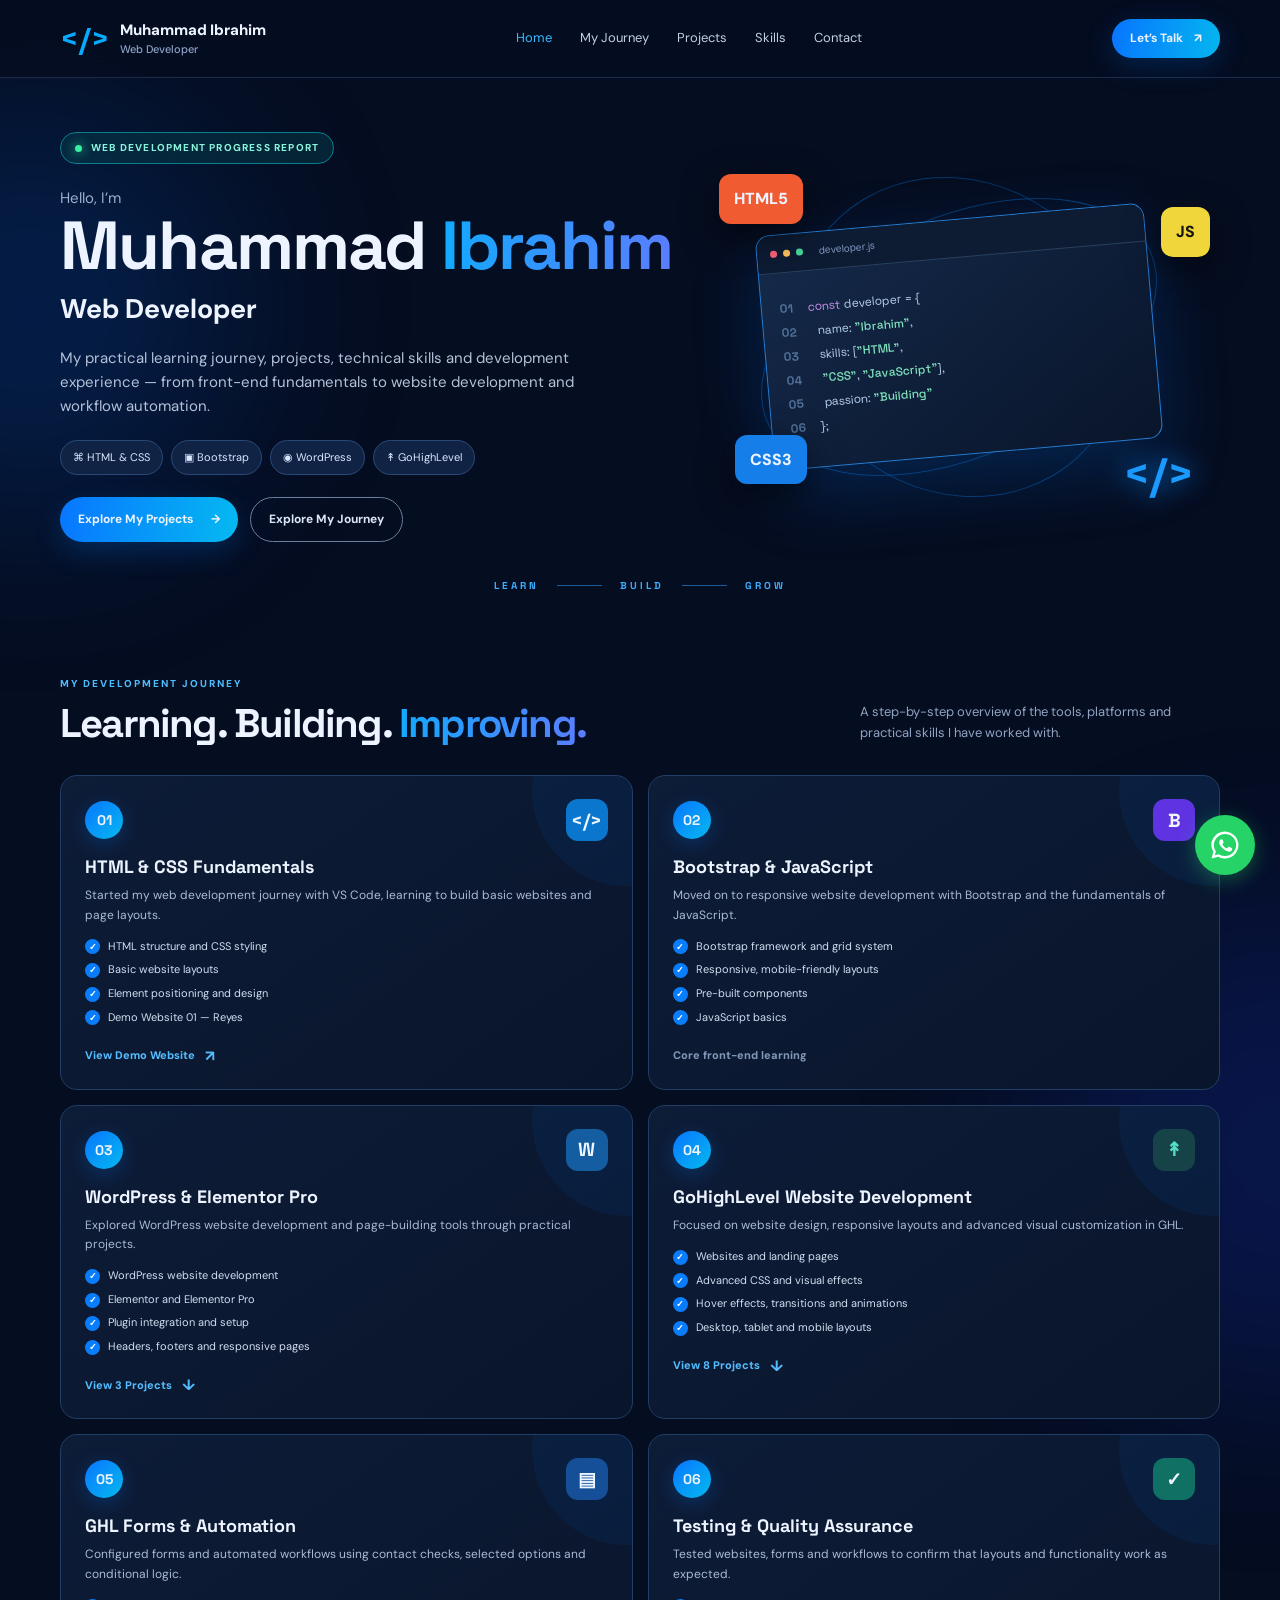
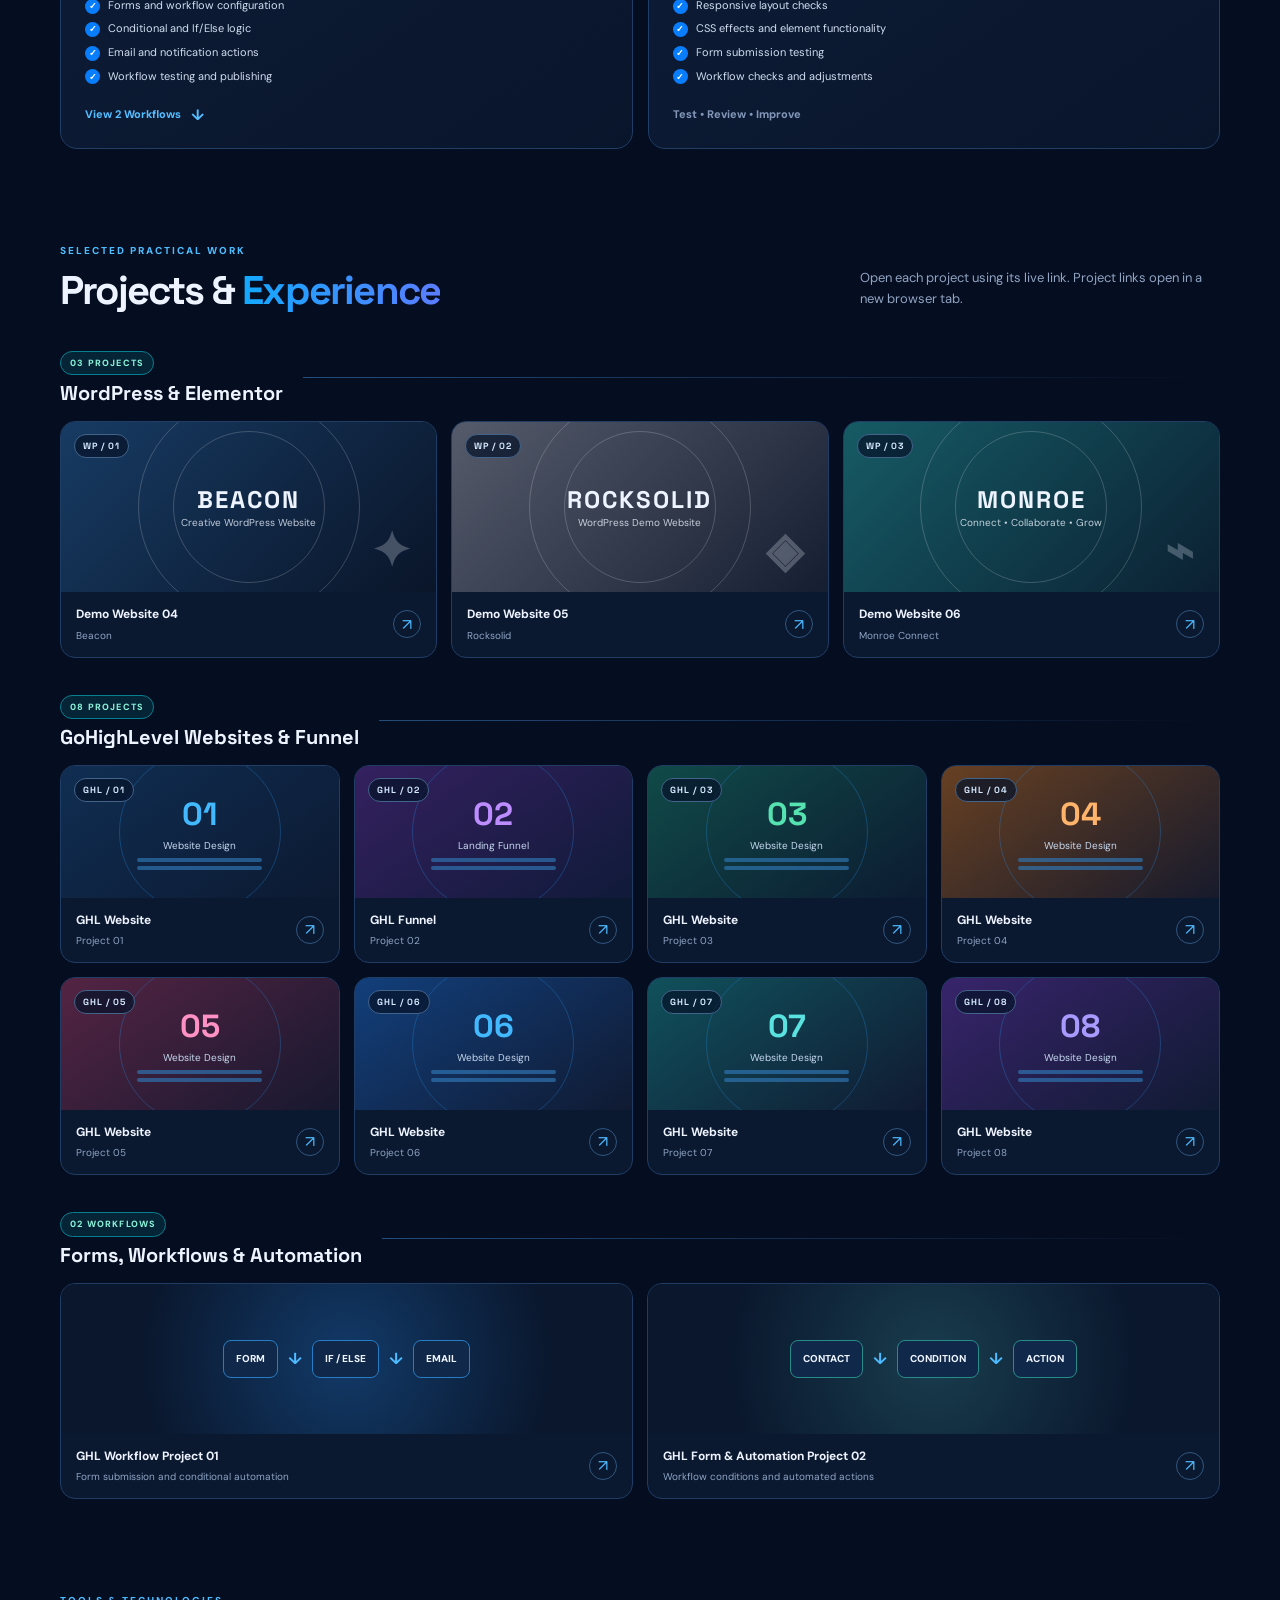
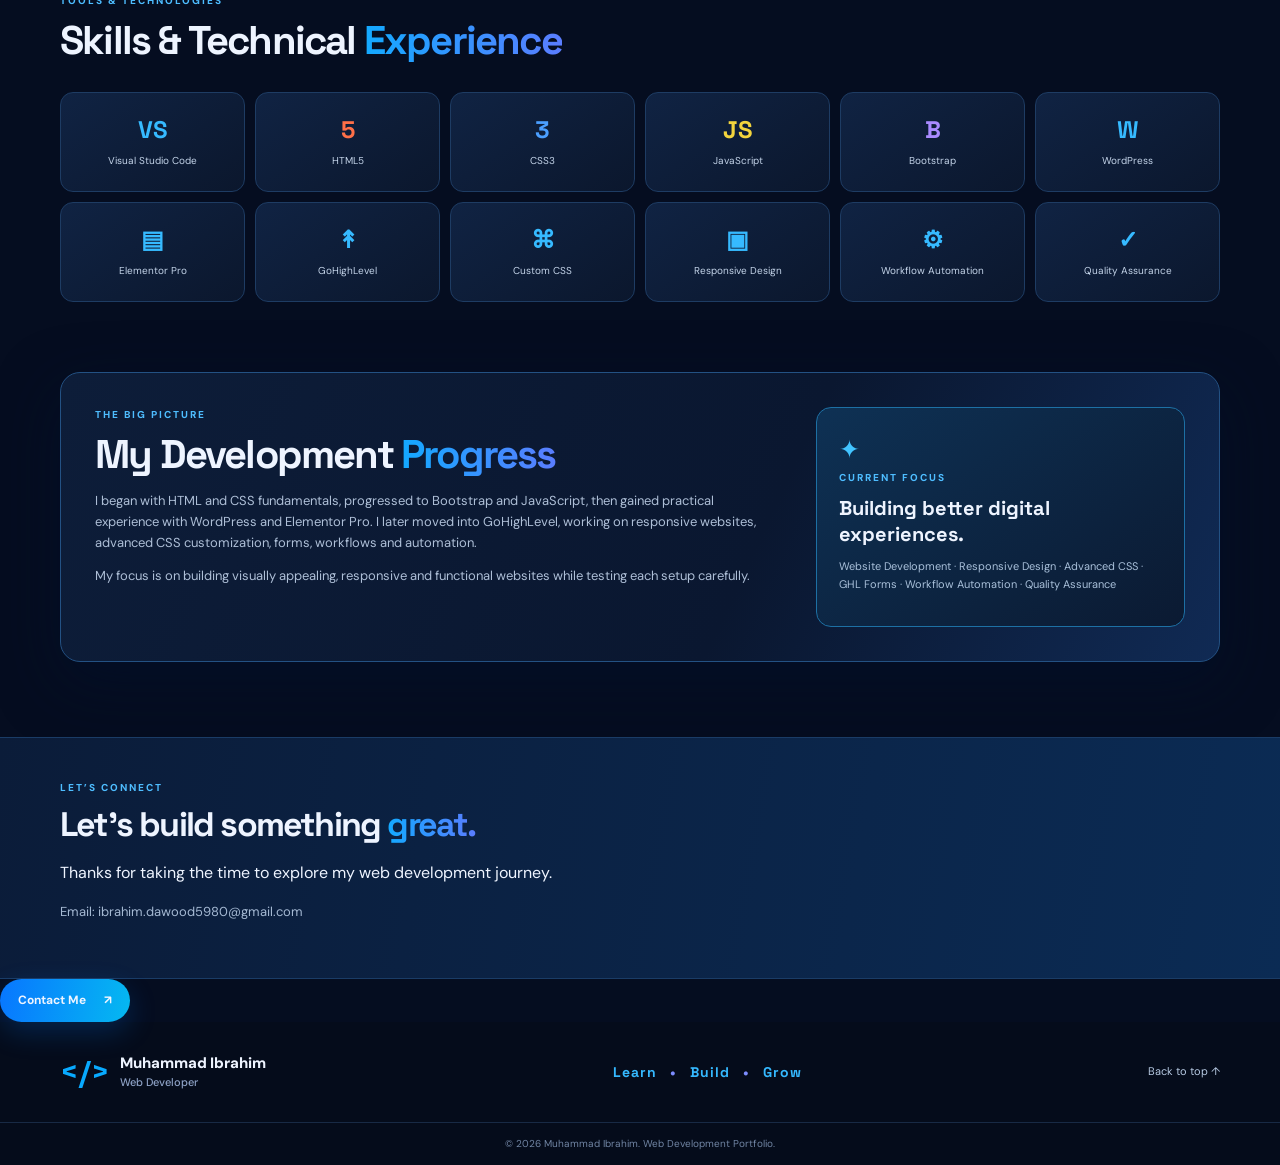
==== index.html @ 6907f784 "Add contact section to index.html Added contact section with email information." ====
<!DOCTYPE html>
<html lang="en">
<head>
  <meta charset="UTF-8">
  <meta name="viewport" content="width=device-width, initial-scale=1.0">
  <meta name="description" content="Muhammad Ibrahim — Web Development Portfolio and Progress Report">
  <title>Muhammad Ibrahim | Web Developer Portfolio</title>
  <link rel="preconnect" href="https://fonts.googleapis.com">
  <link rel="preconnect" href="https://fonts.gstatic.com" crossorigin>
  <link href="https://fonts.googleapis.com/css2?family=DM+Sans:wght@400;500;600;700;800&family=Space+Grotesk:wght@500;600;700&display=swap" rel="stylesheet">
  <link rel="stylesheet" href="style.css">
</head>
<body>
  <div class="page-glow glow-one"></div><div class="page-glow glow-two"></div>
  <header class="site-header">
    <a class="brand" href="#home" aria-label="Ibrahim home"><span class="brand-mark">&lt;/&gt;</span><span>Muhammad Ibrahim<small>Web Developer</small></span></a>
    <button class="menu-toggle" aria-label="Open navigation" aria-expanded="false">☰</button>
    <nav class="nav-links">
      <a class="active" href="#home">Home</a><a href="#journey">My Journey</a><a href="#projects">Projects</a><a href="#skills">Skills</a><a href="#contact">Contact</a>
    </nav>
    <a class="header-cta" href="#contact">Let’s Talk <span>↗</span></a>
  </header>

  <main>
    <section class="hero section-wrap" id="home">
      <div class="hero-copy">
        <div class="eyebrow"><span class="pulse"></span> WEB DEVELOPMENT PROGRESS REPORT</div>
        <p class="hero-kicker">Hello, I’m</p>
        <h1>Muhammad <span>Ibrahim</span></h1>
        <h2>Web Developer</h2>
        <p class="hero-description">My practical learning journey, projects, technical skills and development experience — from front-end fundamentals to website development and workflow automation.</p>
        <div class="tech-pills"><span>⌘ HTML &amp; CSS</span><span>▣ Bootstrap</span><span>◉ WordPress</span><span>↟ GoHighLevel</span></div>
        <div class="hero-actions"><a class="btn btn-primary" href="#projects">Explore My Projects <b>→</b></a><a class="btn btn-outline" href="#journey">Explore My Journey</a></div>
      </div>
      <div class="hero-art" aria-label="Decorative web development illustration">
        <div class="orbit orbit-a"></div><div class="orbit orbit-b"></div>
        <div class="code-window"><div class="window-top"><i></i><i></i><i></i><span>developer.js</span></div><div class="code-lines"><b>01</b> <em>const</em> developer = {<br><b>02</b> &nbsp; name: <strong>"Ibrahim"</strong>,<br><b>03</b> &nbsp; skills: [<strong>"HTML"</strong>,<br><b>04</b> &nbsp; <strong>"CSS"</strong>, <strong>"JavaScript"</strong>],<br><b>05</b> &nbsp; passion: <strong>"Building"</strong><br><b>06</b> };</div></div>
        <div class="floating-tag tag-html">HTML5</div><div class="floating-tag tag-css">CSS3</div><div class="floating-tag tag-js">JS</div><div class="hero-symbol">&lt;/&gt;</div>
      </div>
      <div class="hero-bottom"><span>LEARN</span><i></i><span>BUILD</span><i></i><span>GROW</span></div>
    </section>

    <section class="section-wrap journey-section" id="journey">
      <div class="section-heading"><div><p class="section-label">MY DEVELOPMENT JOURNEY</p><h2>Learning. Building. <span>Improving.</span></h2></div><p class="section-intro">A step-by-step overview of the tools, platforms and practical skills I have worked with.</p></div>
      <div class="journey-grid">
        <article class="journey-card"><div class="card-top"><span class="number">01</span><span class="card-icon">&lt;/&gt;</span></div><h3>HTML &amp; CSS Fundamentals</h3><p>Started my web development journey with VS Code, learning to build basic websites and page layouts.</p><ul><li>HTML structure and CSS styling</li><li>Basic website layouts</li><li>Element positioning and design</li><li>Demo Website 01 — Reyes</li></ul><a class="text-link" href="https://template.hasthemes.com/reyes/reyes/index-agency.html" target="_blank" rel="noopener">View Demo Website <span>↗</span></a></article>
        <article class="journey-card"><div class="card-top"><span class="number">02</span><span class="card-icon purple">B</span></div><h3>Bootstrap &amp; JavaScript</h3><p>Moved on to responsive website development with Bootstrap and the fundamentals of JavaScript.</p><ul><li>Bootstrap framework and grid system</li><li>Responsive, mobile-friendly layouts</li><li>Pre-built components</li><li>JavaScript basics</li></ul><span class="text-link muted-link">Core front-end learning</span></article>
        <article class="journey-card"><div class="card-top"><span class="number">03</span><span class="card-icon wordpress">W</span></div><h3>WordPress &amp; Elementor Pro</h3><p>Explored WordPress website development and page-building tools through practical projects.</p><ul><li>WordPress website development</li><li>Elementor and Elementor Pro</li><li>Plugin integration and setup</li><li>Headers, footers and responsive pages</li></ul><a class="text-link" href="#wordpress-projects">View 3 Projects <span>↓</span></a></article>
        <article class="journey-card"><div class="card-top"><span class="number">04</span><span class="card-icon ghl">↟</span></div><h3>GoHighLevel Website Development</h3><p>Focused on website design, responsive layouts and advanced visual customization in GHL.</p><ul><li>Websites and landing pages</li><li>Advanced CSS and visual effects</li><li>Hover effects, transitions and animations</li><li>Desktop, tablet and mobile layouts</li></ul><a class="text-link" href="#ghl-projects">View 8 Projects <span>↓</span></a></article>
        <article class="journey-card"><div class="card-top"><span class="number">05</span><span class="card-icon form-icon">▤</span></div><h3>GHL Forms &amp; Automation</h3><p>Configured forms and automated workflows using contact checks, selected options and conditional logic.</p><ul><li>Forms and workflow configuration</li><li>Conditional and If/Else logic</li><li>Email and notification actions</li><li>Workflow testing and publishing</li></ul><a class="text-link" href="#workflow-projects">View 2 Workflows <span>↓</span></a></article>
        <article class="journey-card"><div class="card-top"><span class="number">06</span><span class="card-icon qa">✓</span></div><h3>Testing &amp; Quality Assurance</h3><p>Tested websites, forms and workflows to confirm that layouts and functionality work as expected.</p><ul><li>Responsive layout checks</li><li>CSS effects and element functionality</li><li>Form submission testing</li><li>Workflow checks and adjustments</li></ul><span class="text-link muted-link">Test • Review • Improve</span></article>
      </div>
    </section>

    <section class="section-wrap projects-section" id="projects">
      <div class="section-heading"><div><p class="section-label">SELECTED PRACTICAL WORK</p><h2>Projects &amp; <span>Experience</span></h2></div><p class="section-intro">Open each project using its live link. Project links open in a new browser tab.</p></div>
      <div class="project-group" id="wordpress-projects"><div class="group-heading"><div><span class="group-tag">03 PROJECTS</span><h3>WordPress &amp; Elementor</h3></div><span class="group-line"></span></div><div class="project-grid three">
        <a class="project-card" href="https://beacon.themerex.net/?storefront=envato-elements#" target="_blank" rel="noopener"><span class="project-index">WP / 01</span><div class="project-visual visual-beacon"><span>BEACON</span><small>Creative WordPress Website</small><b>✦</b></div><div class="project-meta"><span><strong>Demo Website 04</strong><small>Beacon</small></span><span class="open-icon">↗</span></div></a>
        <a class="project-card" href="https://rocksolid.oceanwp.org/" target="_blank" rel="noopener"><span class="project-index">WP / 02</span><div class="project-visual visual-rock"><span>ROCKSOLID</span><small>WordPress Demo Website</small><b>◈</b></div><div class="project-meta"><span><strong>Demo Website 05</strong><small>Rocksolid</small></span><span class="open-icon">↗</span></div></a>
        <a class="project-card" href="https://monroeconnect.com/" target="_blank" rel="noopener"><span class="project-index">WP / 03</span><div class="project-visual visual-monroe"><span>MONROE</span><small>Connect • Collaborate • Grow</small><b>⌁</b></div><div class="project-meta"><span><strong>Demo Website 06</strong><small>Monroe Connect</small></span><span class="open-icon">↗</span></div></a>
      </div></div>
      <div class="project-group" id="ghl-projects"><div class="group-heading"><div><span class="group-tag">08 PROJECTS</span><h3>GoHighLevel Websites &amp; Funnel</h3></div><span class="group-line"></span></div><div class="project-grid four">
        <a class="project-card compact" href="https://go.tis.link/preview/IOsC1UiClyD26H9IV0Mu" target="_blank" rel="noopener"><span class="project-index">GHL / 01</span><div class="mini-preview"><b>01</b><span>Website Design</span><i></i><i></i></div><div class="project-meta"><span><strong>GHL Website</strong><small>Project 01</small></span><span class="open-icon">↗</span></div></a>
        <a class="project-card compact" href="https://go.tis.link/preview/dqqTU55KYhQP9cSbCDjj" target="_blank" rel="noopener"><span class="project-index">GHL / 02</span><div class="mini-preview purple-preview"><b>02</b><span>Landing Funnel</span><i></i><i></i></div><div class="project-meta"><span><strong>GHL Funnel</strong><small>Project 02</small></span><span class="open-icon">↗</span></div></a>
        <a class="project-card compact" href="https://go.tis.link/preview/iKhYcuN13wwF3IZ0QnXr" target="_blank" rel="noopener"><span class="project-index">GHL / 03</span><div class="mini-preview green-preview"><b>03</b><span>Website Design</span><i></i><i></i></div><div class="project-meta"><span><strong>GHL Website</strong><small>Project 03</small></span><span class="open-icon">↗</span></div></a>
        <a class="project-card compact" href="https://go.tis.link/preview/HoY5Xqotxv7LNEApjGl7" target="_blank" rel="noopener"><span class="project-index">GHL / 04</span><div class="mini-preview orange-preview"><b>04</b><span>Website Design</span><i></i><i></i></div><div class="project-meta"><span><strong>GHL Website</strong><small>Project 04</small></span><span class="open-icon">↗</span></div></a>
        <a class="project-card compact" href="https://go.tis.link/preview/TaDoktyuvWUWbYgGxCXu" target="_blank" rel="noopener"><span class="project-index">GHL / 05</span><div class="mini-preview pink-preview"><b>05</b><span>Website Design</span><i></i><i></i></div><div class="project-meta"><span><strong>GHL Website</strong><small>Project 05</small></span><span class="open-icon">↗</span></div></a>
        <a class="project-card compact" href="https://go.tis.link/preview/7yjDwOdchhX3oHAGkbNc" target="_blank" rel="noopener"><span class="project-index">GHL / 06</span><div class="mini-preview blue-preview"><b>06</b><span>Website Design</span><i></i><i></i></div><div class="project-meta"><span><strong>GHL Website</strong><small>Project 06</small></span><span class="open-icon">↗</span></div></a>
        <a class="project-card compact" href="https://go.tis.link/preview/z0t35wyZMeCic28pxt7k" target="_blank" rel="noopener"><span class="project-index">GHL / 07</span><div class="mini-preview teal-preview"><b>07</b><span>Website Design</span><i></i><i></i></div><div class="project-meta"><span><strong>GHL Website</strong><small>Project 07</small></span><span class="open-icon">↗</span></div></a>
        <a class="project-card compact" href="https://go.tis.link/preview/BDSdkJFs1vSdC7Z53iIG" target="_blank" rel="noopener"><span class="project-index">GHL / 08</span><div class="mini-preview violet-preview"><b>08</b><span>Website Design</span><i></i><i></i></div><div class="project-meta"><span><strong>GHL Website</strong><small>Project 08</small></span><span class="open-icon">↗</span></div></a>
      </div></div>
      <div class="project-group" id="workflow-projects"><div class="group-heading"><div><span class="group-tag">02 WORKFLOWS</span><h3>Forms, Workflows &amp; Automation</h3></div><span class="group-line"></span></div><div class="project-grid two">
        <a class="project-card workflow-card" href="https://app.convertdot.com/v2/location/rIHhzJuw6ZzM0JvHrXBa/automation/workflow/ac80736c-7e94-4765-86a6-65cfad5ec555" target="_blank" rel="noopener"><div class="workflow-graphic"><span>FORM</span><b>↓</b><span>IF / ELSE</span><b>↓</b><span>EMAIL</span></div><div class="project-meta"><span><strong>GHL Workflow Project 01</strong><small>Form submission and conditional automation</small></span><span class="open-icon">↗</span></div></a>
        <a class="project-card workflow-card" href="https://app.convertdot.com/v2/location/rIHhzJuw6ZzM0JvHrXBa/automation/workflow/a234041a-7e7b-4c97-9660-9311ca1e38fb" target="_blank" rel="noopener"><div class="workflow-graphic alt"><span>CONTACT</span><b>↓</b><span>CONDITION</span><b>↓</b><span>ACTION</span></div><div class="project-meta"><span><strong>GHL Form &amp; Automation Project 02</strong><small>Workflow conditions and automated actions</small></span><span class="open-icon">↗</span></div></a>
      </div></div>
    </section>

    <section class="section-wrap skills-section" id="skills">
      <div class="section-heading"><div><p class="section-label">TOOLS &amp; TECHNOLOGIES</p><h2>Skills &amp; Technical <span>Experience</span></h2></div></div>
      <div class="skills-grid">
        <div class="skill"><b>VS</b><span>Visual Studio Code</span></div><div class="skill"><b>5</b><span>HTML5</span></div><div class="skill"><b>3</b><span>CSS3</span></div><div class="skill"><b>JS</b><span>JavaScript</span></div><div class="skill"><b>B</b><span>Bootstrap</span></div><div class="skill"><b>W</b><span>WordPress</span></div><div class="skill"><b>▤</b><span>Elementor Pro</span></div><div class="skill"><b>↟</b><span>GoHighLevel</span></div><div class="skill"><b>⌘</b><span>Custom CSS</span></div><div class="skill"><b>▣</b><span>Responsive Design</span></div><div class="skill"><b>⚙</b><span>Workflow Automation</span></div><div class="skill"><b>✓</b><span>Quality Assurance</span></div>
      </div>
    </section>

    <section class="section-wrap summary-section" id="experience">
      <div class="summary-card"><div><p class="section-label">THE BIG PICTURE</p><h2>My Development <span>Progress</span></h2><p>I began with HTML and CSS fundamentals, progressed to Bootstrap and JavaScript, then gained practical experience with WordPress and Elementor Pro. I later moved into GoHighLevel, working on responsive websites, advanced CSS customization, forms, workflows and automation.</p><p>My focus is on building visually appealing, responsive and functional websites while testing each setup carefully.</p></div><div class="focus-panel"><span class="focus-icon">✦</span><p class="section-label">CURRENT FOCUS</p><h3>Building better digital experiences.</h3><p>Website Development · Responsive Design · Advanced CSS · GHL Forms · Workflow Automation · Quality Assurance</p></div></div>
    </section>

    
<section class="contact-section" id="contact">
  <div class="section-wrap contact-inner">

    <div>
      <p class="section-label">LET’S CONNECT</p>

      <h2>Let’s build something <span>great.</span></h2>

      <p>
        Thanks for taking the time to explore my web development journey.
      </p>

      <p class="contact-email">
        Email:
        <a href="mailto:ibrahim.dawood5980@gmail.com">
          ibrahim.dawood5980@gmail.com
        </a>
      </p>

    </div>

  </div>
</section>

<!-- WhatsApp Floating Button -->
<a
  href="https://wa.me/923110238828"
  class="whatsapp-float"
  target="_blank"
  rel="noopener noreferrer"
  aria-label="Chat with me on WhatsApp"
>
  <svg viewBox="0 0 32 32" width="28" height="28" fill="white">
    <path d="M16 .5A15.5 15.5 0 0 0 2.7 24L.5 31.5l7.7-2A15.5 15.5 0 1 0 16 .5zm0 28.2a12.7 12.7 0 0 1-6.5-1.8l-.5-.3-4.6 1.2 1.2-4.5-.3-.5A12.7 12.7 0 1 1 16 28.7zm7-9.5c-.4-.2-2.1-1-2.5-1.1-.3-.1-.6-.2-.8.2-.3.4-.9 1.1-1.1 1.3-.2.3-.4.3-.8.1-.4-.2-1.5-.6-2.8-1.8-1-.9-1.7-2-1.9-2.4-.2-.4 0-.6.2-.8l.6-.7c.2-.2.3-.4.4-.6.1-.3 0-.5 0-.7l-1.1-2.6c-.3-.7-.6-.6-.8-.6h-.7c-.3 0-.7.1-1 .5-.4.4-1.3 1.3-1.3 3.1s1.3 3.5 1.5 3.8c.2.2 2.6 4 6.3 5.6 3.7 1.5 3.7 1 4.4 1 .7-.1 2.1-.9 2.4-1.8.3-.9.3-1.6.2-1.8-.1-.1-.3-.2-.7-.4z"/>
  </svg>
</a>
 </div><a class="btn btn-primary" href="mailto:">Contact Me <b>↗</b></a></div></section>
  </main>
  <footer class="site-footer"><div class="section-wrap footer-inner"><a class="brand" href="#home"><span class="brand-mark">&lt;/&gt;</span><span>Muhammad Ibrahim<small>Web Developer</small></span></a><p>Learn <b>•</b> Build <b>•</b> Grow</p><a href="#home" class="back-top">Back to top ↑</a></div><div class="copyright">© 2026 Muhammad Ibrahim. Web Development Portfolio.</div></footer>
  <script src="script.js"></script>
</body>
</html>
---- style.css ----
*{box-sizing:border-box}html{scroll-behavior:smooth;scroll-padding-top:90px}body{margin:0;background:#050d20;color:#eef4ff;font-family:"DM Sans",sans-serif;line-height:1.6;overflow-x:hidden}a{color:inherit;text-decoration:none}.page-glow{position:fixed;z-index:-1;filter:blur(100px);opacity:.18;pointer-events:none;border-radius:50%}.glow-one{width:420px;height:420px;background:#006dff;top:100px;left:-180px}.glow-two{width:500px;height:500px;background:#183eff;right:-250px;top:900px}.section-wrap{width:min(1160px,calc(100% - 48px));margin-inline:auto}.site-header{height:78px;padding:0 max(24px,calc((100% - 1160px)/2));display:flex;align-items:center;justify-content:space-between;border-bottom:1px solid #1b2b49;background:rgba(5,13,32,.88);backdrop-filter:blur(16px);position:sticky;top:0;z-index:20}.brand{display:flex;align-items:center;gap:10px;font-weight:800;font-size:15px;line-height:1.2}.brand small{display:block;color:#8ea2c6;font-size:11px;font-weight:500;margin-top:4px}.brand-mark{font-family:"Space Grotesk";font-size:30px;color:#08aaff;font-weight:700}.nav-links{display:flex;gap:28px;color:#c4d0e5;font-size:13px}.nav-links a:hover,.nav-links a.active{color:#38baff}.header-cta{background:linear-gradient(100deg,#0875ff,#04b6ef);padding:10px 18px;border-radius:30px;font-size:12px;font-weight:700;box-shadow:0 8px 28px #007bff35}.header-cta span{margin-left:8px}.menu-toggle{display:none;background:none;color:white;border:0;font-size:24px}.hero{min-height:510px;position:relative;display:grid;grid-template-columns:1.1fr .9fr;align-items:center;padding-top:54px;padding-bottom:64px}.hero-copy{position:relative;z-index:2}.eyebrow,.group-tag{display:inline-flex;align-items:center;gap:9px;border:1px solid #087f91;background:#073d4a80;color:#8af4dc;border-radius:30px;padding:7px 14px;font-size:10px;letter-spacing:1.2px;font-weight:800}.pulse{width:7px;height:7px;border-radius:50%;background:#37f0a4;box-shadow:0 0 12px #37f0a4}.hero-kicker{margin:22px 0 0;color:#9aafd0;font-size:15px}.hero h1,.section-heading h2,.summary-card h2,.contact-inner h2{font-family:"Space Grotesk",sans-serif;letter-spacing:-1.8px}.hero h1{font-size:clamp(42px,6vw,68px);line-height:1.05;margin:0;font-weight:700}.hero h1 span,.section-heading h2 span,.summary-card h2 span,.contact-inner h2 span{background:linear-gradient(90deg,#13a9ff,#5a7dff);-webkit-background-clip:text;background-clip:text;color:transparent}.hero h2{font-size:27px;margin:6px 0 12px}.hero-description{max-width:520px;color:#b4c2d9;font-size:15px}.tech-pills{display:flex;gap:8px;flex-wrap:wrap;margin:22px 0}.tech-pills span{font-size:11px;border:1px solid #294a77;background:#102344;border-radius:25px;padding:8px 12px;color:#d8e8ff}.hero-actions{display:flex;gap:12px;flex-wrap:wrap}.btn{display:inline-flex;align-items:center;gap:18px;padding:12px 18px;border-radius:30px;font-size:12px;font-weight:700;transition:.25s}.btn:hover{transform:translateY(-3px)}.btn-primary{background:linear-gradient(100deg,#0876ff,#05b9f1);box-shadow:0 10px 28px #007bff38}.btn-outline{border:1px solid #6b7e9c;color:#dce7f8}.hero-art{height:370px;position:relative;display:grid;place-items:center}.orbit{position:absolute;border:1px solid #0b8dff55;border-radius:50%;transform:rotate(-24deg)}.orbit-a{width:420px;height:240px}.orbit-b{width:340px;height:310px;transform:rotate(35deg)}.code-window{width:min(390px,100%);background:linear-gradient(145deg,#152a4b,#09152a);border:1px solid #267ed4;border-radius:14px;box-shadow:0 25px 70px #007bff35;transform:rotate(-5deg);overflow:hidden;z-index:1}.window-top{height:38px;background:#0d1b33;border-bottom:1px solid #28415f;display:flex;align-items:center;padding:0 13px;gap:6px}.window-top i{width:7px;height:7px;border-radius:50%;background:#ff647c}.window-top i:nth-child(2){background:#ffc45e}.window-top i:nth-child(3){background:#45d99b}.window-top span{margin-left:10px;font-size:10px;color:#7f9abf}.code-lines{padding:24px 18px 28px;font:12px/2 "Space Grotesk",monospace;color:#b8d0ef}.code-lines b{color:#527198;margin-right:12px}.code-lines em{color:#c792ea;font-style:normal}.code-lines strong{color:#80e3bd;font-weight:500}.floating-tag{position:absolute;z-index:2;border-radius:12px;padding:12px 15px;font-weight:800;box-shadow:0 12px 35px #0008}.tag-html{background:#f05b31;top:22px;left:4%}.tag-css{background:#167ee8;bottom:38px;left:7%}.tag-js{background:#f1d63b;color:#151515;right:2%;top:55px}.hero-symbol{position:absolute;right:5%;bottom:20px;font:700 44px "Space Grotesk";color:#1c9bff;text-shadow:0 0 28px #008cff}.hero-bottom{position:absolute;bottom:14px;left:0;right:0;display:flex;align-items:center;justify-content:center;gap:18px;color:#3baeff;font:700 10px "Space Grotesk";letter-spacing:3px}.hero-bottom i{height:1px;width:45px;background:#1a5b9c}.journey-section,.projects-section,.skills-section{padding-top:70px;padding-bottom:24px}.section-heading{display:flex;justify-content:space-between;align-items:end;gap:30px;margin-bottom:28px}.section-label{font-size:10px;letter-spacing:2px;font-weight:800;color:#4ebdff;margin:0 0 9px}.section-heading h2,.summary-card h2,.contact-inner h2{font-size:clamp(28px,4vw,40px);line-height:1.15;margin:0}.section-intro{max-width:360px;color:#91a4c2;font-size:13px;margin:0 0 4px}.journey-grid{display:grid;grid-template-columns:repeat(2,1fr);gap:15px}.journey-card{position:relative;padding:23px 24px 21px;background:linear-gradient(145deg,#0d1c37,#09152b);border:1px solid #203e66;border-radius:17px;min-height:290px;transition:.25s;overflow:hidden}.journey-card:after{content:"";position:absolute;width:190px;height:190px;border-radius:50%;background:#087cff12;right:-90px;top:-80px;pointer-events:none}.journey-card:hover,.project-card:hover{border-color:#168dff;transform:translateY(-4px);box-shadow:0 16px 40px #006cff18}.card-top{display:flex;align-items:center;justify-content:space-between}.number{display:grid;place-items:center;width:38px;height:38px;border-radius:50%;background:linear-gradient(135deg,#0876ff,#05b9ef);font:700 14px "Space Grotesk";box-shadow:0 5px 20px #007bff40}.card-icon{width:42px;height:42px;border-radius:12px;display:grid;place-items:center;background:#0c75c9;color:#fff;font:800 19px "Space Grotesk"}.card-icon.purple{background:#672de0}.card-icon.wordpress{background:#165a9a}.card-icon.ghl{background:#173e39;color:#5ce5bd}.card-icon.form-icon{background:#174b90}.card-icon.qa{background:#116f58}.journey-card h3{font:700 18px "Space Grotesk";margin:14px 0 8px}.journey-card p{font-size:12px;color:#aabbd4;margin:0 0 13px;max-width:510px}.journey-card ul{list-style:none;padding:0;margin:0 0 15px;display:grid;gap:6px}.journey-card li{font-size:11px;color:#d2def0}.journey-card li:before{content:"✓";display:inline-grid;place-items:center;width:15px;height:15px;margin-right:8px;border-radius:50%;background:#087eff;color:#fff;font-size:9px;font-weight:800}.text-link{display:inline-flex;align-items:center;gap:10px;color:#54bdff;font-size:11px;font-weight:800}.text-link span{font-size:15px}.muted-link{color:#8297b8}.project-group{margin-top:34px}.group-heading{display:flex;align-items:center;gap:20px;margin-bottom:15px}.group-heading h3{font:700 20px "Space Grotesk";margin:5px 0 0}.group-tag{font-size:9px;padding:4px 9px}.group-line{height:1px;flex:1;background:linear-gradient(90deg,#244d7d,transparent)}.project-grid{display:grid;gap:14px}.project-grid.three{grid-template-columns:repeat(3,1fr)}.project-grid.four{grid-template-columns:repeat(4,1fr)}.project-grid.two{grid-template-columns:repeat(2,1fr)}.project-card{display:block;position:relative;overflow:hidden;border:1px solid #203d65;border-radius:15px;background:#0b1930;transition:.25s}.project-index{position:absolute;top:12px;left:13px;z-index:2;font:700 9px "Space Grotesk";letter-spacing:1px;color:#d5e9ff;background:#061329b8;border:1px solid #42638a;padding:5px 8px;border-radius:20px}.project-visual{height:170px;display:flex;flex-direction:column;align-items:center;justify-content:center;position:relative;overflow:hidden}.project-visual:before,.project-visual:after{content:"";position:absolute;border:1px solid #ffffff30;border-radius:50%;width:220px;height:220px}.project-visual:after{width:150px;height:150px}.project-visual span{font:700 24px "Space Grotesk";letter-spacing:2px;z-index:1}.project-visual small{font-size:10px;z-index:1;opacity:.8}.project-visual b{font-size:48px;position:absolute;right:25px;bottom:3px;opacity:.25}.visual-beacon{background:linear-gradient(135deg,#173b63,#0a1529)}.visual-rock{background:linear-gradient(135deg,#555b6b,#151e31)}.visual-monroe{background:linear-gradient(135deg,#165b65,#0b2032)}.project-meta{display:flex;align-items:center;justify-content:space-between;padding:13px 15px}.project-meta strong,.project-meta small{display:block}.project-meta strong{font-size:12px}.project-meta small{font-size:10px;color:#8ea4c4;margin-top:3px}.open-icon{display:grid;place-items:center;width:28px;height:28px;border:1px solid #31567e;border-radius:50%;color:#4cbaff}.compact .mini-preview{height:132px;display:flex;flex-direction:column;align-items:center;justify-content:center;gap:4px;background:linear-gradient(145deg,#102e52,#0c1931);position:relative;overflow:hidden}.mini-preview:before{content:"";position:absolute;width:160px;height:160px;border:1px solid #2686d955;border-radius:50%}.mini-preview b{font:700 32px "Space Grotesk";color:#42b9ff}.mini-preview span{font-size:10px;color:#c6d8ef}.mini-preview i{height:4px;width:45%;border-radius:5px;background:#3178b7;opacity:.65}.purple-preview{background:linear-gradient(145deg,#34205f,#101a39)!important}.purple-preview b{color:#bd8cff}.green-preview{background:linear-gradient(145deg,#104a48,#0c1b31)!important}.green-preview b{color:#55e2b0}.orange-preview{background:linear-gradient(145deg,#674022,#171a2c)!important}.orange-preview b{color:#ffb36b}.pink-preview{background:linear-gradient(145deg,#542443,#17182f)!important}.pink-preview b{color:#ff91c4}.blue-preview{background:linear-gradient(145deg,#123f7b,#101a32)!important}.teal-preview{background:linear-gradient(145deg,#10515c,#101a32)!important}.teal-preview b{color:#59e2df}.violet-preview{background:linear-gradient(145deg,#38246b,#101a32)!important}.violet-preview b{color:#a99aff}.workflow-graphic{height:150px;display:flex;align-items:center;justify-content:center;gap:10px;background:radial-gradient(circle,#123a68,#0a172d 70%)}.workflow-graphic span{font-size:10px;font-weight:800;padding:10px 12px;border:1px solid #277cc3;border-radius:8px;background:#10294a}.workflow-graphic b{color:#4ebaff}.workflow-graphic.alt{background:radial-gradient(circle,#193d4e,#0a172d 70%)}.workflow-graphic.alt span{border-color:#278b88}.skills-section{padding-bottom:70px}.skills-grid{display:grid;grid-template-columns:repeat(6,1fr);gap:10px}.skill{min-height:100px;border:1px solid #1e3c63;border-radius:13px;background:linear-gradient(145deg,#102343,#0b172d);display:flex;flex-direction:column;align-items:center;justify-content:center;gap:8px;text-align:center;padding:10px}.skill b{font:800 24px "Space Grotesk";color:#36baff}.skill:nth-child(2) b{color:#ff7048}.skill:nth-child(3) b{color:#4b9fff}.skill:nth-child(4) b{color:#f3d43d}.skill:nth-child(5) b{color:#a98aff}.skill span{font-size:10px;color:#c4d4e9}.summary-section{padding-bottom:75px}.summary-card{display:grid;grid-template-columns:1.3fr .7fr;gap:35px;padding:34px;border-radius:20px;border:1px solid #235183;background:linear-gradient(115deg,#0d1d39,#0a1730 60%,#102a54);box-shadow:0 20px 60px #00102b80}.summary-card>div:first-child>p:not(.section-label){font-size:13px;color:#aebfd7;max-width:700px}.focus-panel{align-self:stretch;border:1px solid #1d70a4;border-radius:15px;padding:22px;background:linear-gradient(145deg,#0e3154,#0b1a32)}.focus-icon{font-size:25px;color:#42c4ff}.focus-panel h3{font:700 20px "Space Grotesk";margin:6px 0}.focus-panel p:last-child{font-size:11px;color:#a9c0da}.contact-section{border-top:1px solid #1a3c66;border-bottom:1px solid #1a3c66;background:linear-gradient(100deg,#0b1c39,#0b2b54)}.contact-inner{display:flex;justify-content:space-between;align-items:center;gap:25px;padding-block:42px}.contact-inner h2{font-size:34px}.contact-inner p:last-child{color:#a5b9d3;font-size:13px}.site-footer{background:#050c1b}.footer-inner{min-height:100px;display:flex;align-items:center;justify-content:space-between;gap:20px}.footer-inner>p{font:700 14px "Space Grotesk";color:#35b9ff;letter-spacing:1px}.footer-inner>p b{color:#7d8dff;margin:0 8px}.back-top{font-size:11px;color:#b6c9e2}.copyright{text-align:center;border-top:1px solid #182a45;padding:13px;color:#7185a4;font-size:10px}
@media(max-width:900px){.nav-links{gap:14px}.hero{grid-template-columns:1fr .8fr}.project-grid.four{grid-template-columns:repeat(2,1fr)}.skills-grid{grid-template-columns:repeat(4,1fr)}}
@media(max-width:680px){.section-wrap{width:min(100% - 32px,560px)}.site-header{height:68px;padding:0 16px}.menu-toggle{display:block;margin-left:auto;margin-right:12px}.header-cta{padding:9px 12px;font-size:10px}.nav-links{display:none;position:absolute;top:68px;left:0;right:0;padding:18px 22px;background:#08152b;border-bottom:1px solid #203b60;flex-direction:column;gap:15px}.nav-links.open{display:flex}.hero{display:block;padding-top:45px;padding-bottom:55px}.hero h1{font-size:44px}.hero h2{font-size:23px}.hero-art{height:270px;margin-top:20px}.code-window{width:85%}.hero-bottom{bottom:8px}.section-heading{display:block}.section-intro{margin-top:12px}.journey-section,.projects-section,.skills-section{padding-top:48px}.journey-grid,.project-grid.three,.project-grid.two{grid-template-columns:1fr}.journey-card{min-height:0}.project-grid.four{grid-template-columns:repeat(2,1fr)}.project-visual{height:150px}.skills-grid{grid-template-columns:repeat(3,1fr)}.summary-card{grid-template-columns:1fr;padding:23px}.contact-inner{display:block;padding-block:35px}.contact-inner .btn{margin-top:10px}.footer-inner{padding-block:22px;flex-wrap:wrap}.footer-inner>p{order:3;width:100%;margin:0}.group-heading h3{font-size:17px}}
@media(max-width:390px){.hero h1{font-size:38px}.project-grid.four{grid-template-columns:1fr}.skills-grid{grid-template-columns:repeat(2,1fr)}.tech-pills span{font-size:10px}}

/* WhatsApp Floating Button */
.whatsapp-float {
  position: fixed;
  bottom: 25px;
  right: 25px;
  width: 60px;
  height: 60px;
  background: #25D366;
  border-radius: 50%;
  display: flex;
  align-items: center;
  justify-content: center;
  box-shadow: 0 5px 20px rgba(37, 211, 102, 0.35);
  z-index: 9999;
  transition: all 0.3s ease;
  text-decoration: none;
}

.whatsapp-float:hover {
  transform: scale(1.12);
  background: #1ebe5d;
  box-shadow: 0 8px 25px rgba(37, 211, 102, 0.5);
}

.whatsapp-float svg {
  display: block;
}
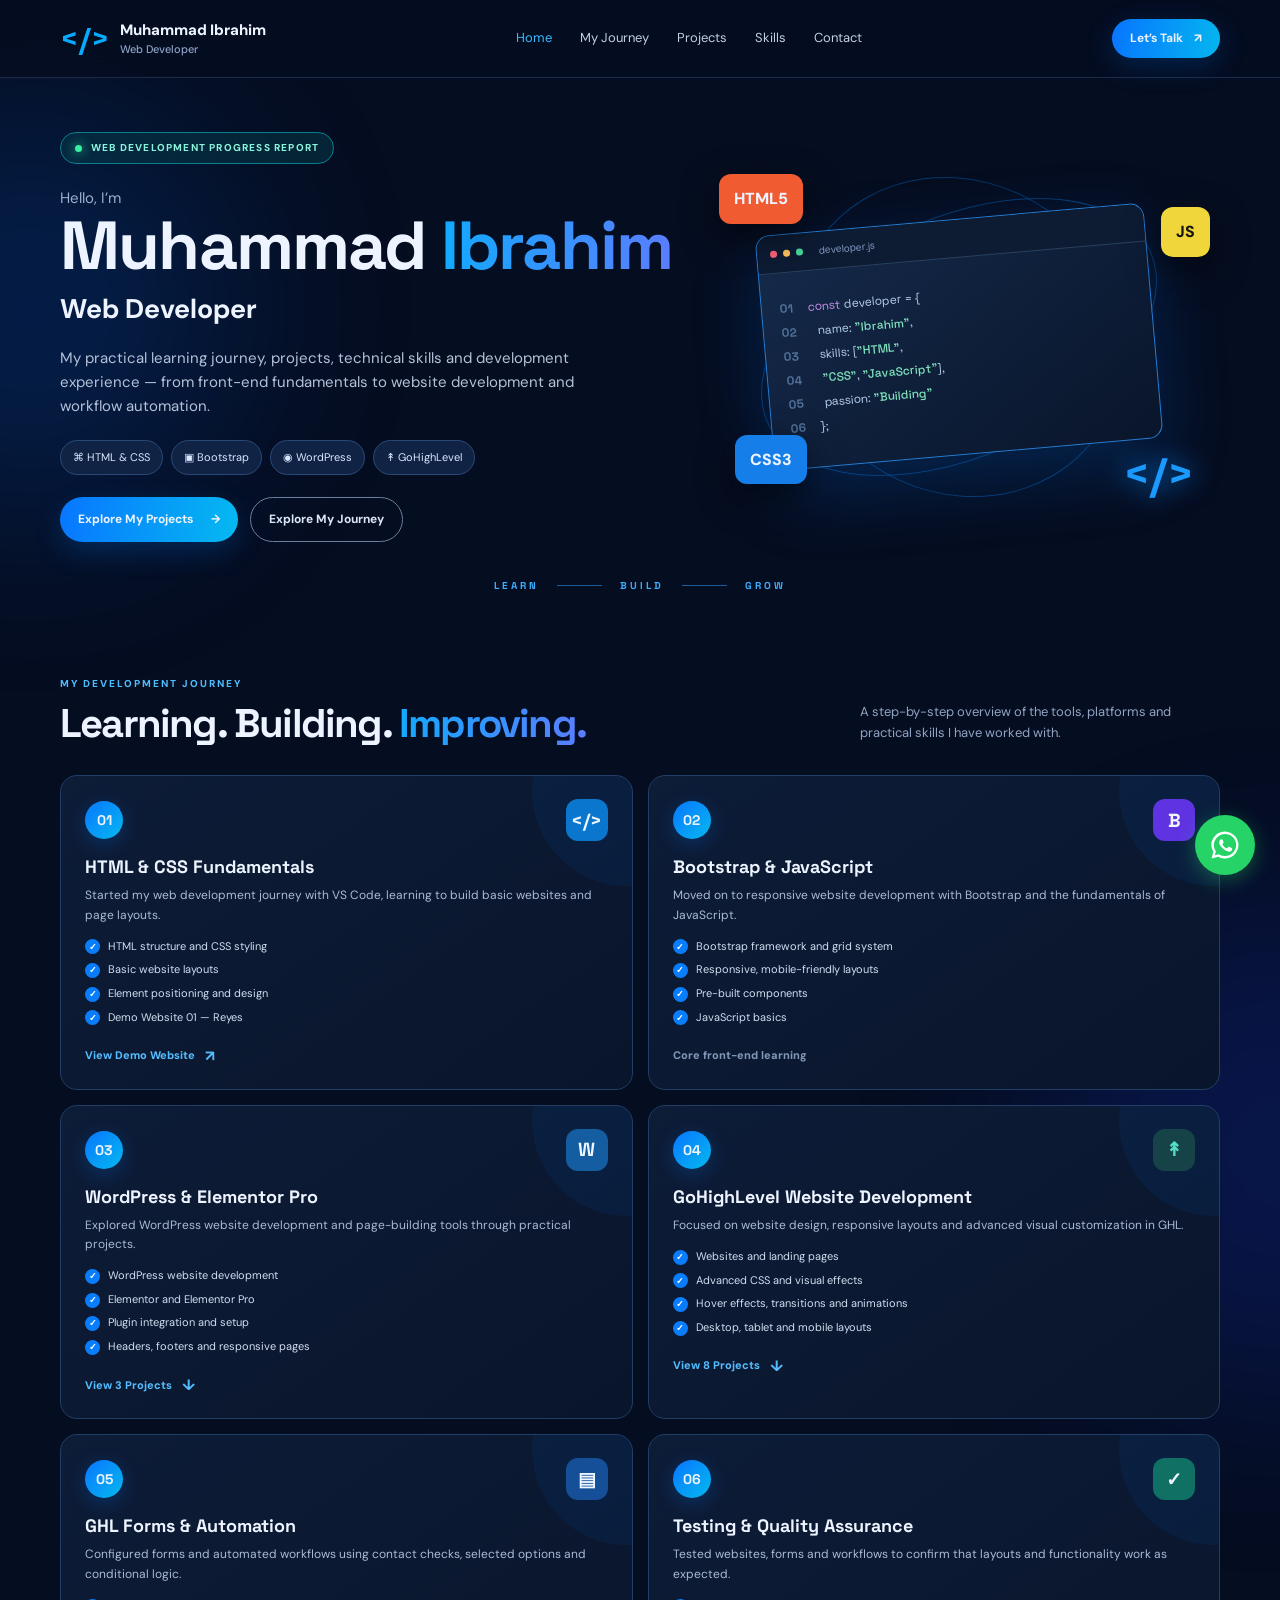
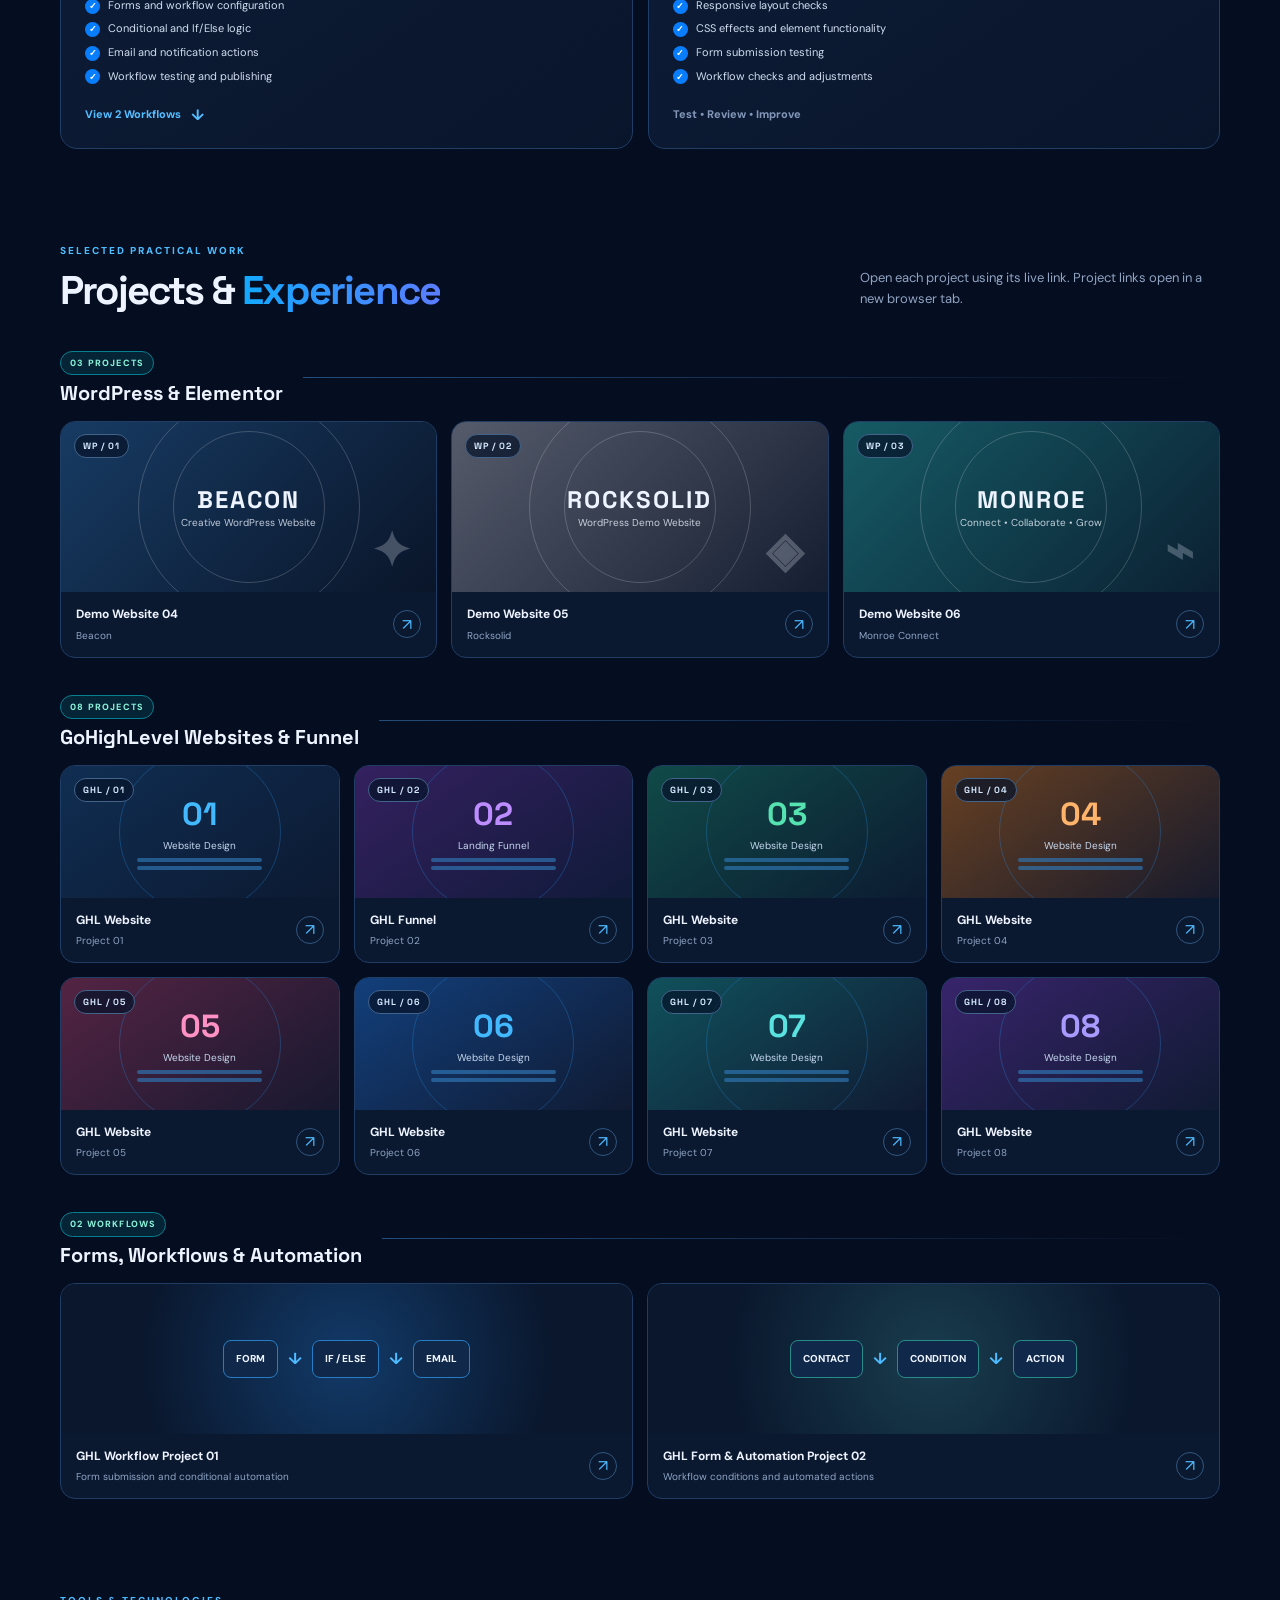
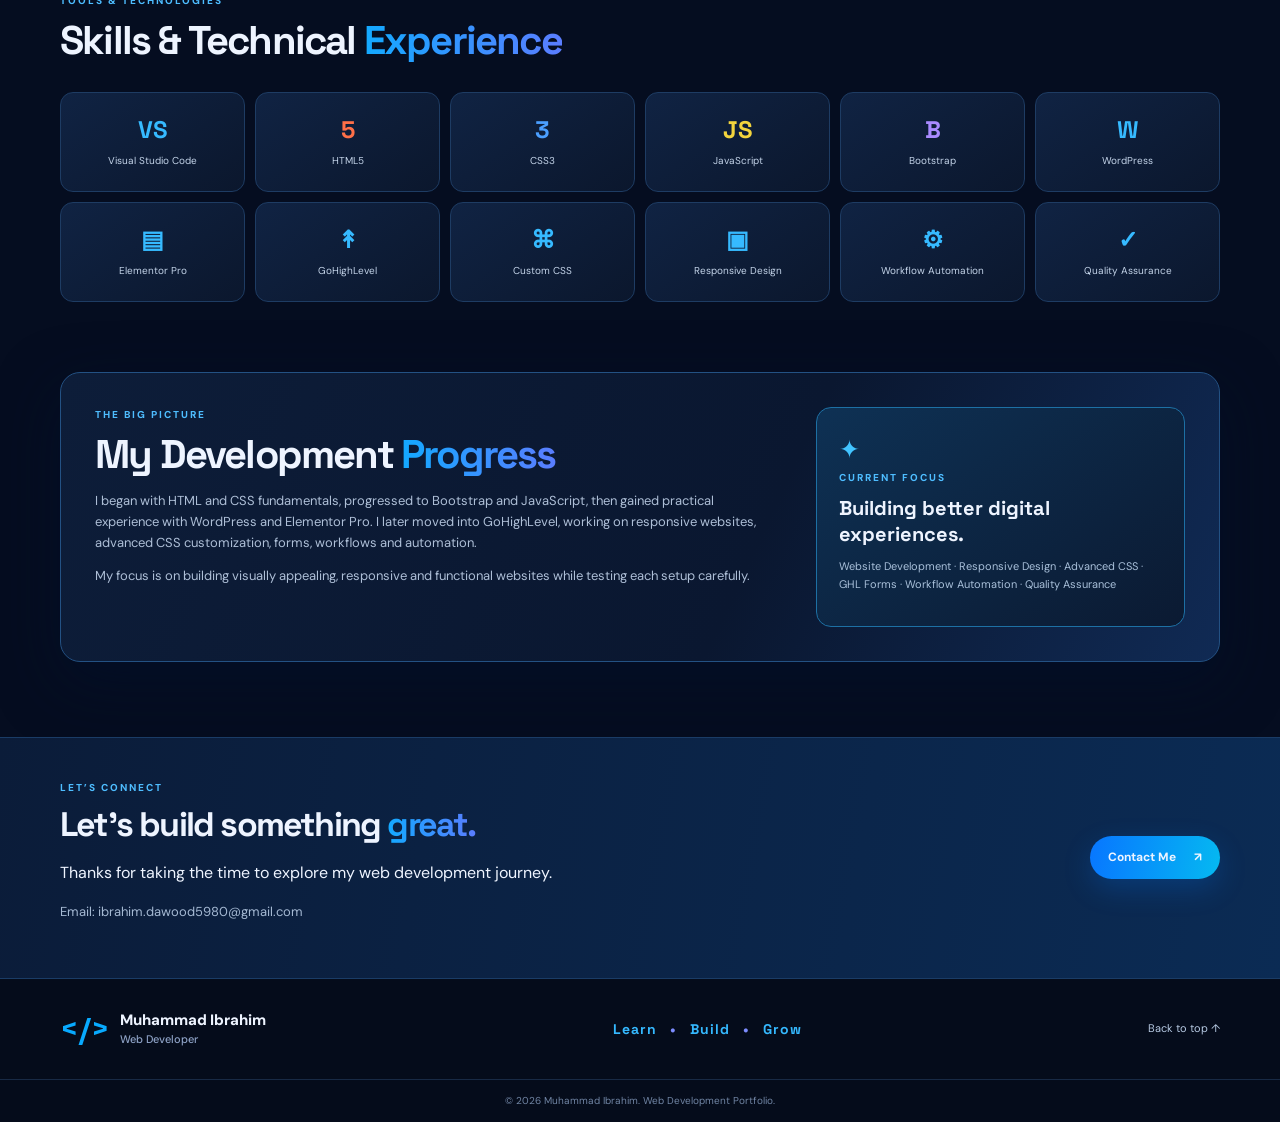
==== commit a0f9b221: "Update index.html" ====
--- a/index.html
+++ b/index.html
@@ -87,6 +87,7 @@
     </section>
 
     
+<!-- CONTACT SECTION -->
 <section class="contact-section" id="contact">
   <div class="section-wrap contact-inner">
 
@@ -105,13 +106,17 @@
           ibrahim.dawood5980@gmail.com
         </a>
       </p>
+    </div>
 
-    </div>
+    <a class="btn btn-primary"
+       href="mailto:ibrahim.dawood5980@gmail.com">
+      Contact Me <b>↗</b>
+    </a>
 
   </div>
 </section>
 
-<!-- WhatsApp Floating Button -->
+<!-- WHATSAPP FLOATING BUTTON -->
 <a
   href="https://wa.me/923110238828"
   class="whatsapp-float"
@@ -123,7 +128,6 @@
     <path d="M16 .5A15.5 15.5 0 0 0 2.7 24L.5 31.5l7.7-2A15.5 15.5 0 1 0 16 .5zm0 28.2a12.7 12.7 0 0 1-6.5-1.8l-.5-.3-4.6 1.2 1.2-4.5-.3-.5A12.7 12.7 0 1 1 16 28.7zm7-9.5c-.4-.2-2.1-1-2.5-1.1-.3-.1-.6-.2-.8.2-.3.4-.9 1.1-1.1 1.3-.2.3-.4.3-.8.1-.4-.2-1.5-.6-2.8-1.8-1-.9-1.7-2-1.9-2.4-.2-.4 0-.6.2-.8l.6-.7c.2-.2.3-.4.4-.6.1-.3 0-.5 0-.7l-1.1-2.6c-.3-.7-.6-.6-.8-.6h-.7c-.3 0-.7.1-1 .5-.4.4-1.3 1.3-1.3 3.1s1.3 3.5 1.5 3.8c.2.2 2.6 4 6.3 5.6 3.7 1.5 3.7 1 4.4 1 .7-.1 2.1-.9 2.4-1.8.3-.9.3-1.6.2-1.8-.1-.1-.3-.2-.7-.4z"/>
   </svg>
 </a>
- </div><a class="btn btn-primary" href="mailto:">Contact Me <b>↗</b></a></div></section>
   </main>
   <footer class="site-footer"><div class="section-wrap footer-inner"><a class="brand" href="#home"><span class="brand-mark">&lt;/&gt;</span><span>Muhammad Ibrahim<small>Web Developer</small></span></a><p>Learn <b>•</b> Build <b>•</b> Grow</p><a href="#home" class="back-top">Back to top ↑</a></div><div class="copyright">© 2026 Muhammad Ibrahim. Web Development Portfolio.</div></footer>
   <script src="script.js"></script>
--- a/style.css
+++ b/style.css
@@ -27,6 +27,31 @@
   box-shadow: 0 8px 25px rgba(37, 211, 102, 0.5);
 }
 
+/* Mobile Horizontal Overflow Fix */
+html,
+body {
+    width: 100%;
+    max-width: 100%;
+    overflow-x: hidden;
+}
+
+* {
+    box-sizing: border-box;
+}
+
+@media (max-width: 768px) {
+    body {
+        overflow-x: hidden;
+    }
+
+    img,
+    video,
+    iframe {
+        max-width: 100%;
+    }
+}
+
+
 .whatsapp-float svg {
   display: block;
 }
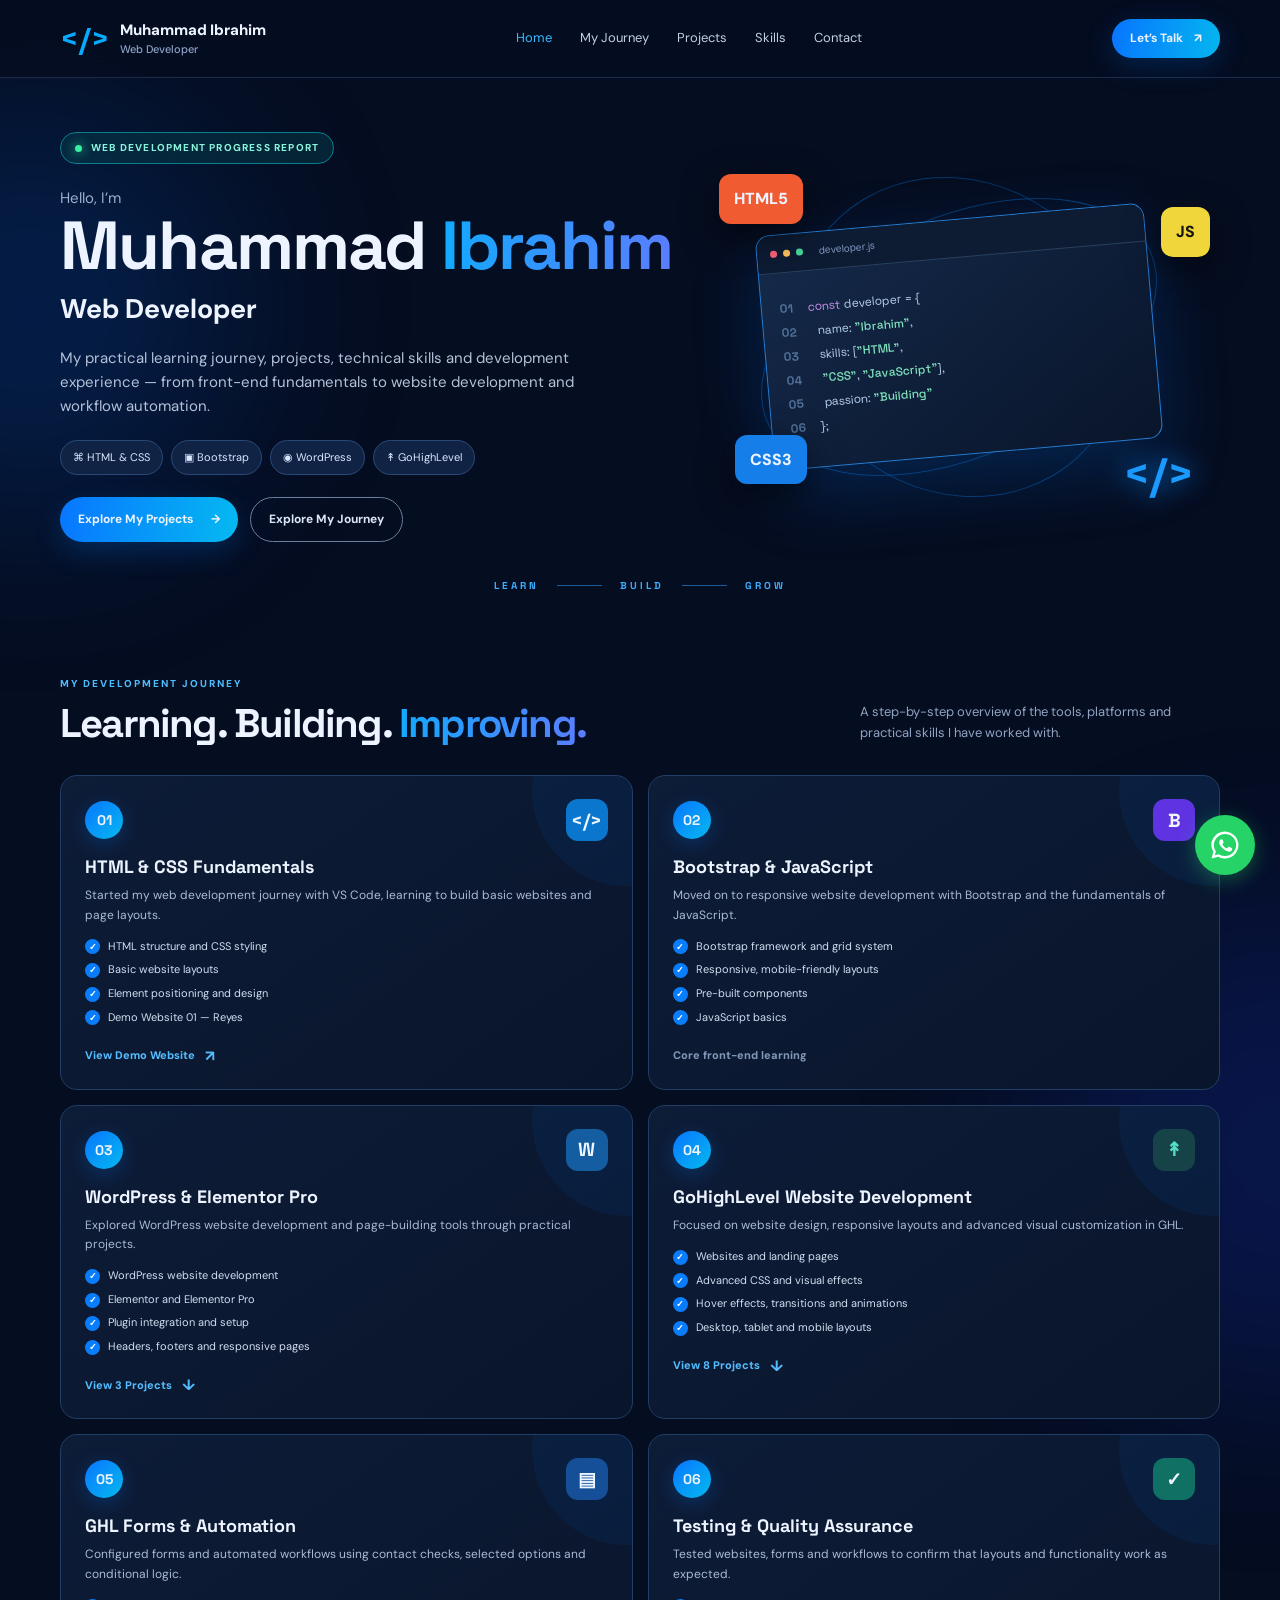
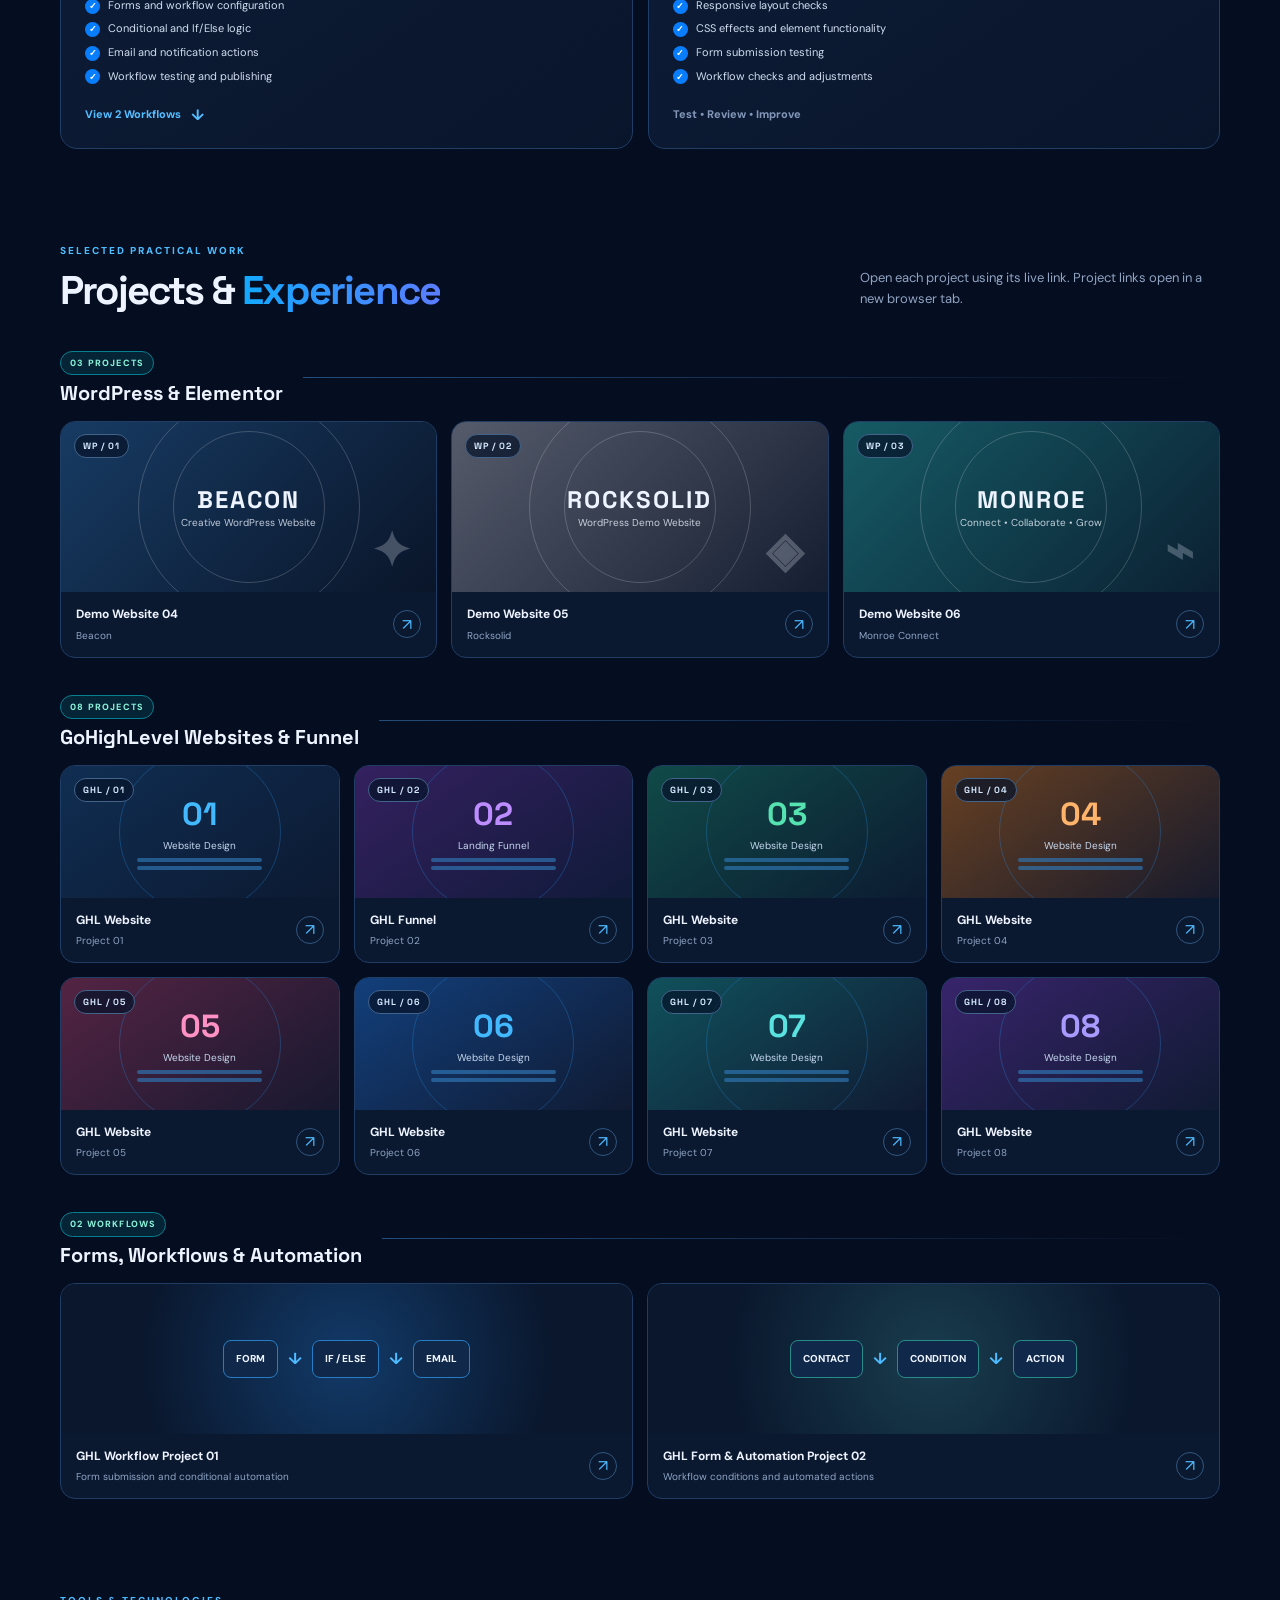
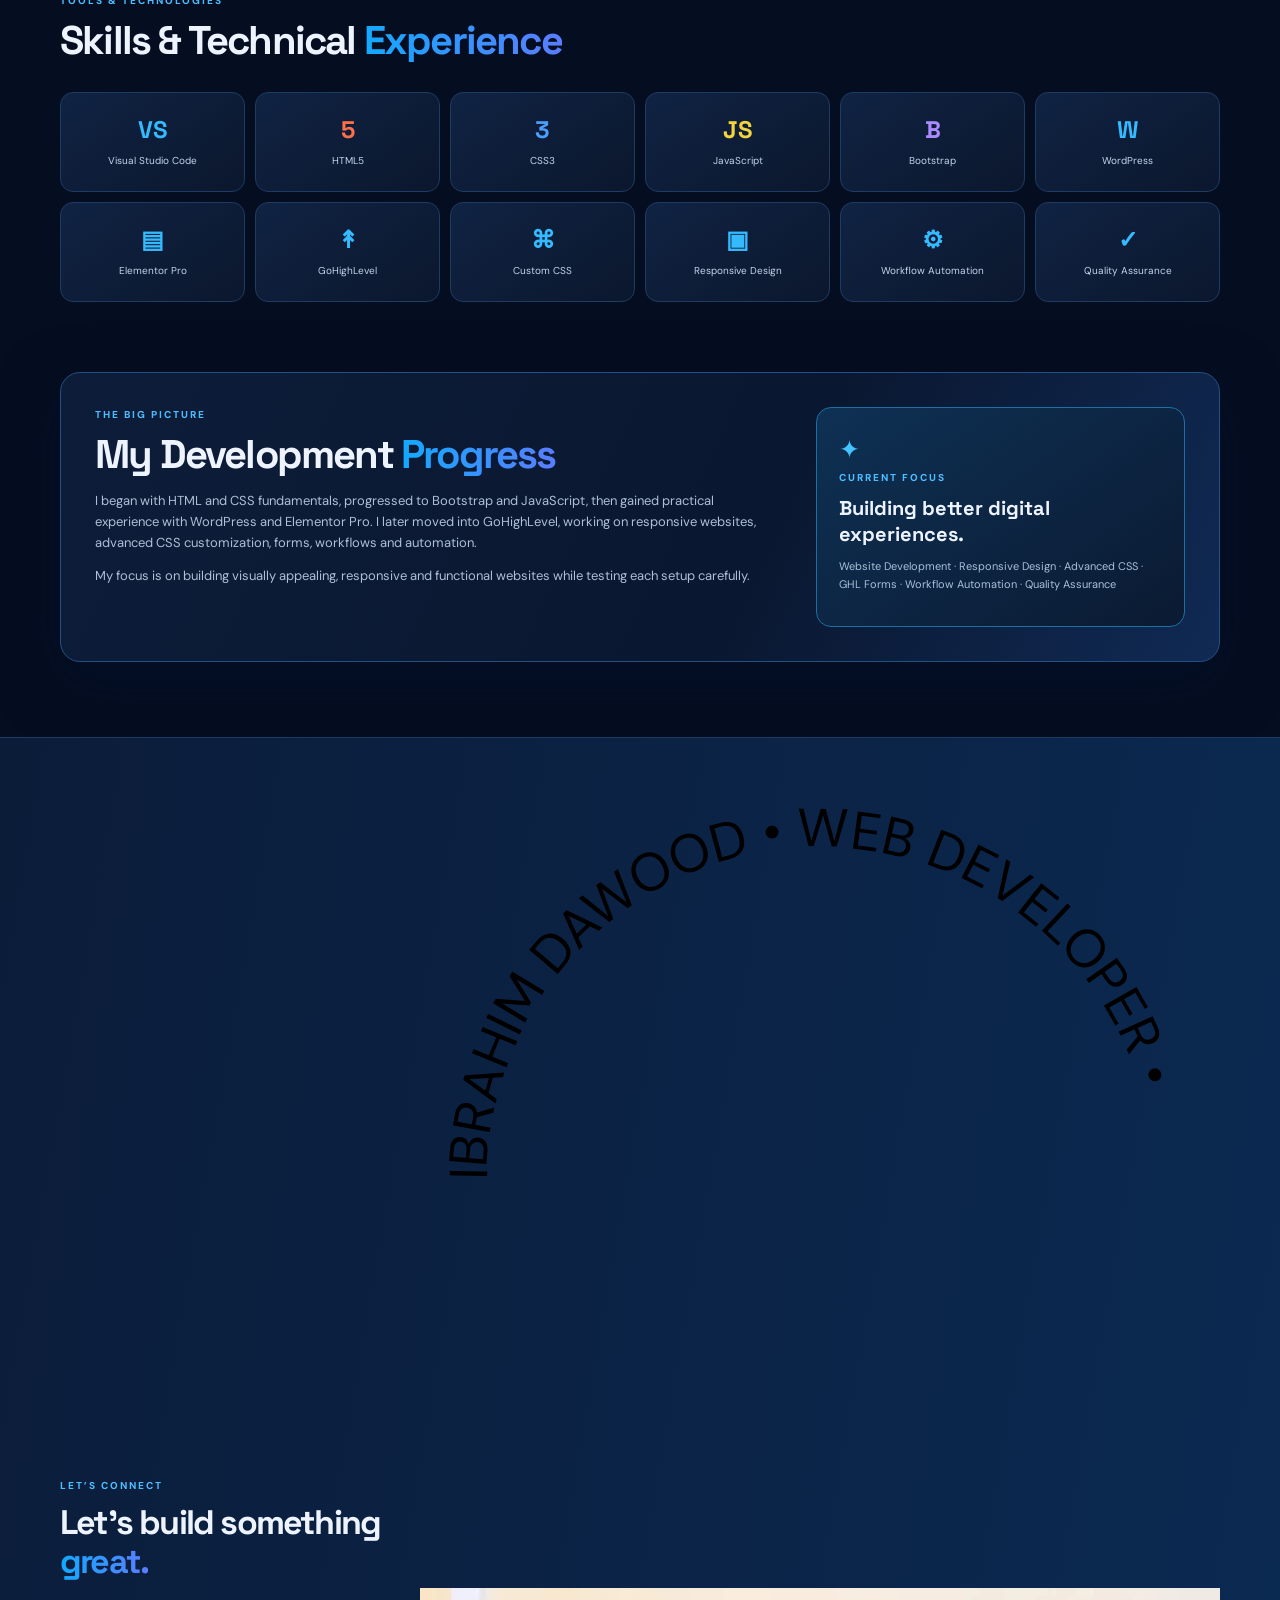
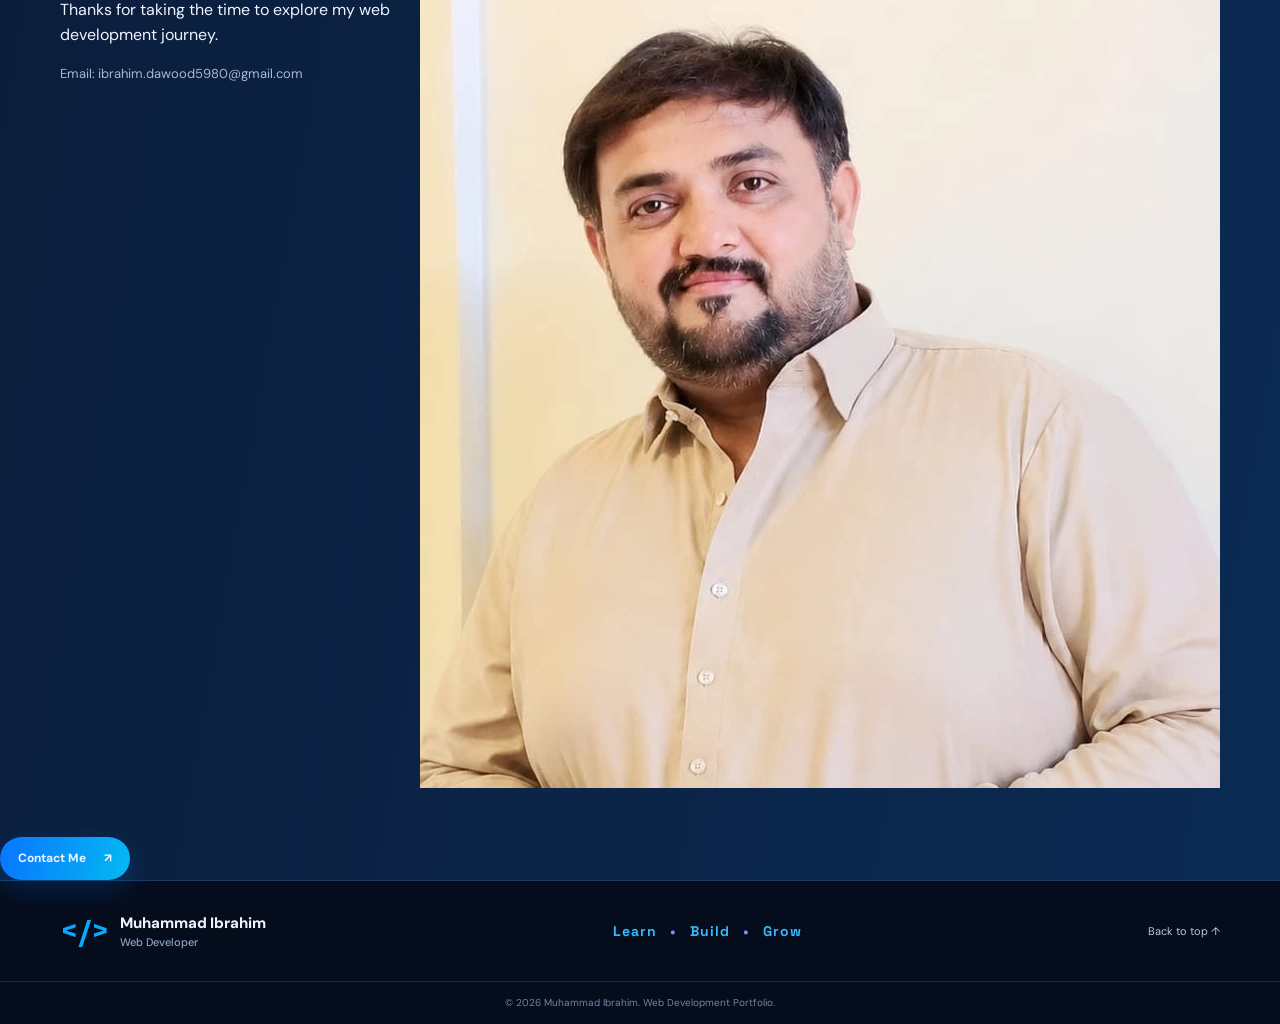
==== commit 98a4865d: "Enhance contact section with profile and text animation Added a contact profile section with rotatin" ====
--- a/index.html
+++ b/index.html
@@ -91,6 +91,7 @@
 <section class="contact-section" id="contact">
   <div class="section-wrap contact-inner">
 
+    <!-- CONTACT TEXT -->
     <div>
       <p class="section-label">LET’S CONNECT</p>
 
@@ -108,14 +109,51 @@
       </p>
     </div>
 
+    <!-- CENTER PROFILE IMAGE -->
+    
+
+<div class="contact-profile">
+
+    <div class="ring-one"></div>
+    <div class="ring-three"></div>
+
+    <!-- ROTATING TEXT RING -->
+    <svg class="orbit-text" viewBox="0 0 240 240">
+        <defs>
+            <path
+                id="contactTextPath"
+                d="M 120,120 m -100,0
+                   a 100,100 0 1,1 200,0
+                   a 100,100 0 1,1 -200,0"
+            />
+        </defs>
+
+        <text>
+            <textPath href="#contactTextPath">
+                IBRAHIM DAWOOD  •  WEB DEVELOPER  •
+            </textPath>
+        </text>
+    </svg>
+
+    <!-- GLOWING DOTS -->
+    <span class="orbit-dot dot-one"></span>
+    <span class="orbit-dot dot-two"></span>
+
+    <!-- PROFILE IMAGE -->
+    <img src="./bilal.webp" alt="Profile Image">
+
+</div>
+
+
+    
+
+  </div>
+  <!-- CONTACT BUTTON -->
     <a class="btn btn-primary"
        href="mailto:ibrahim.dawood5980@gmail.com">
       Contact Me <b>↗</b>
     </a>
-
-  </div>
 </section>
-
 <!-- WHATSAPP FLOATING BUTTON -->
 <a
   href="https://wa.me/923110238828"
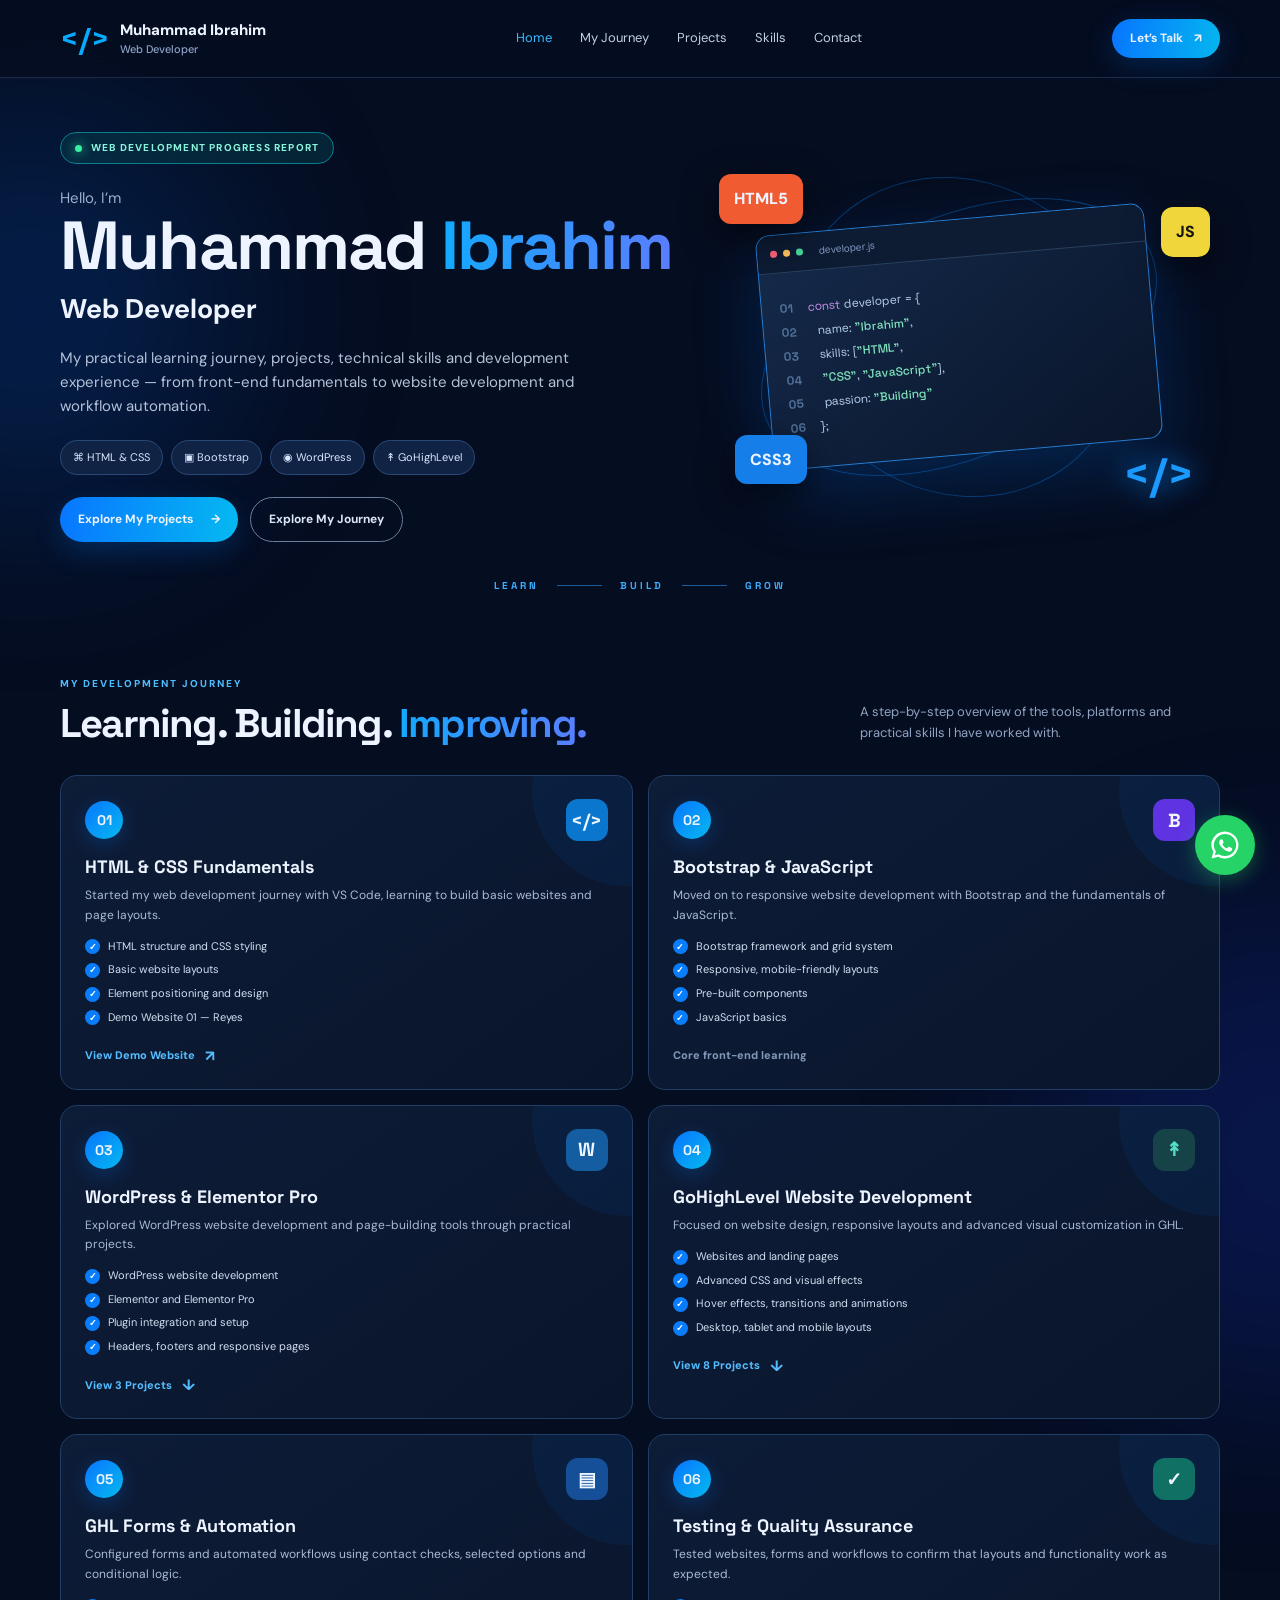
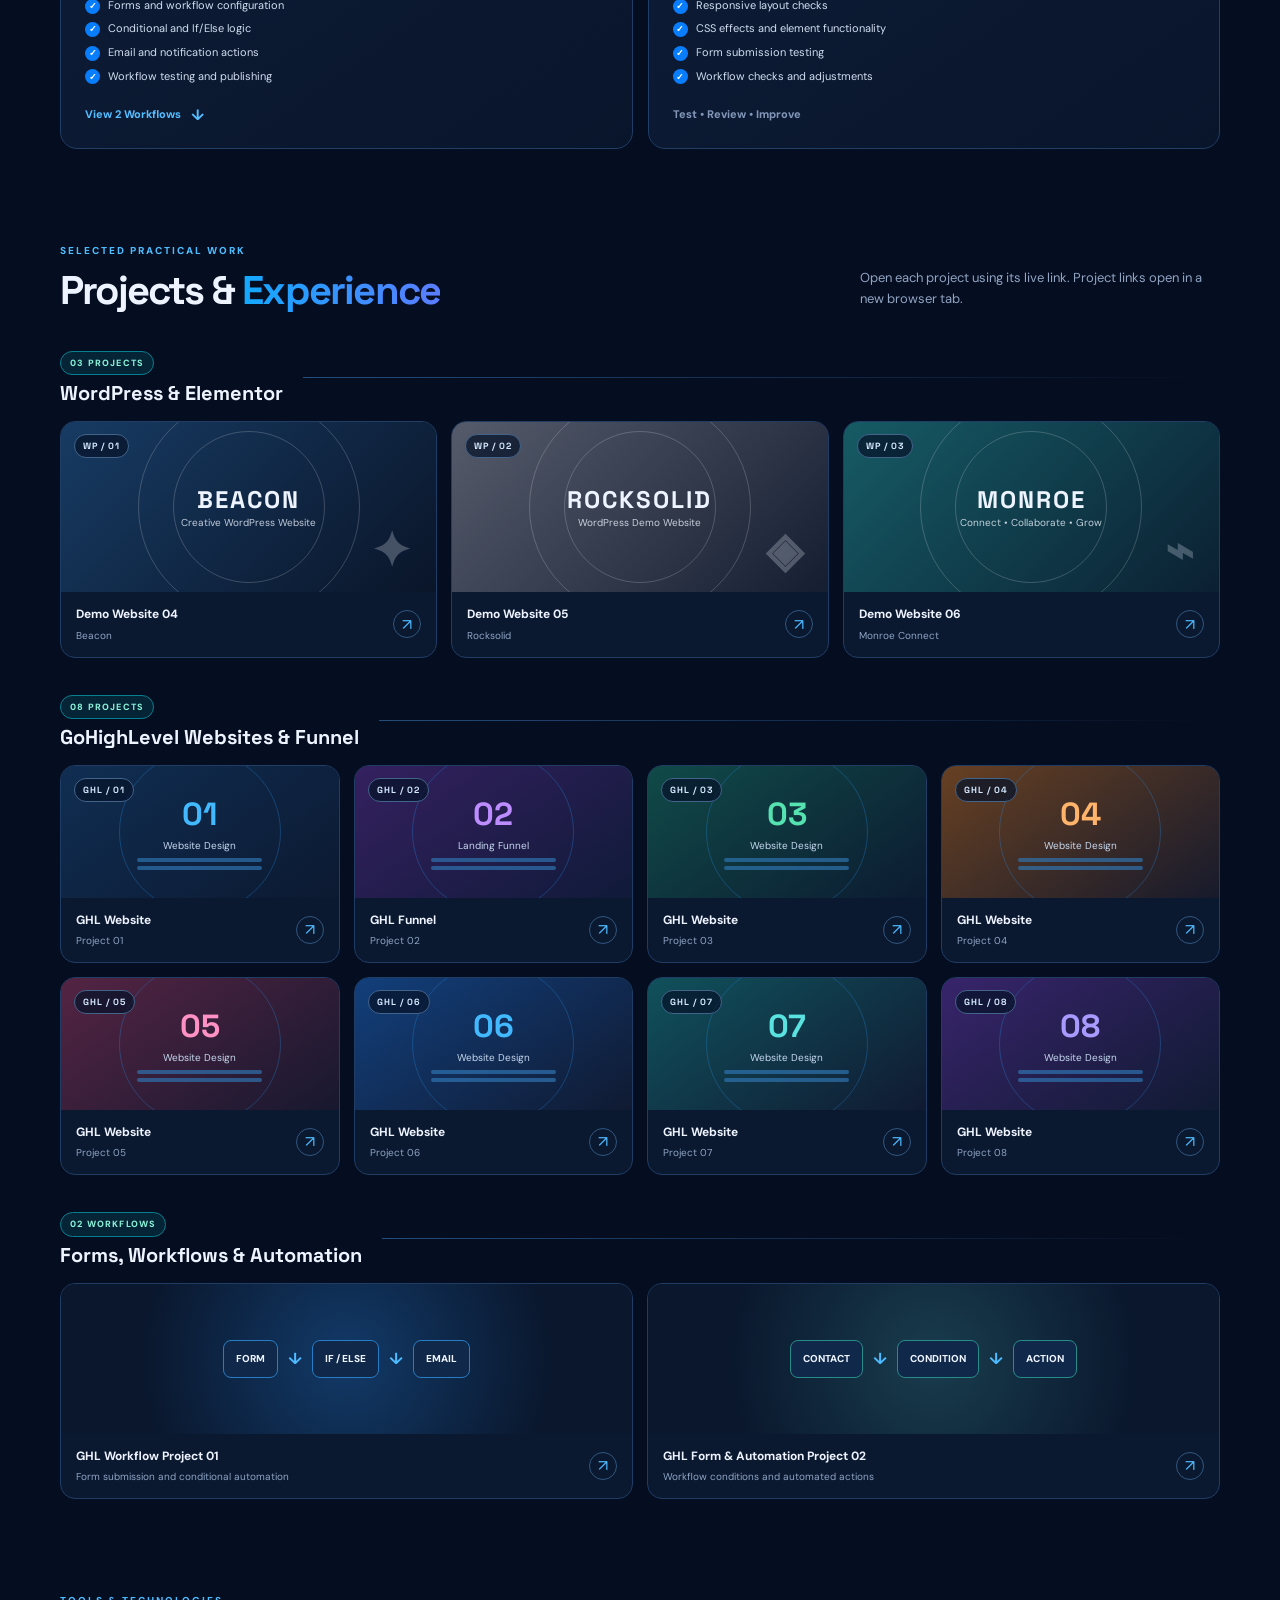
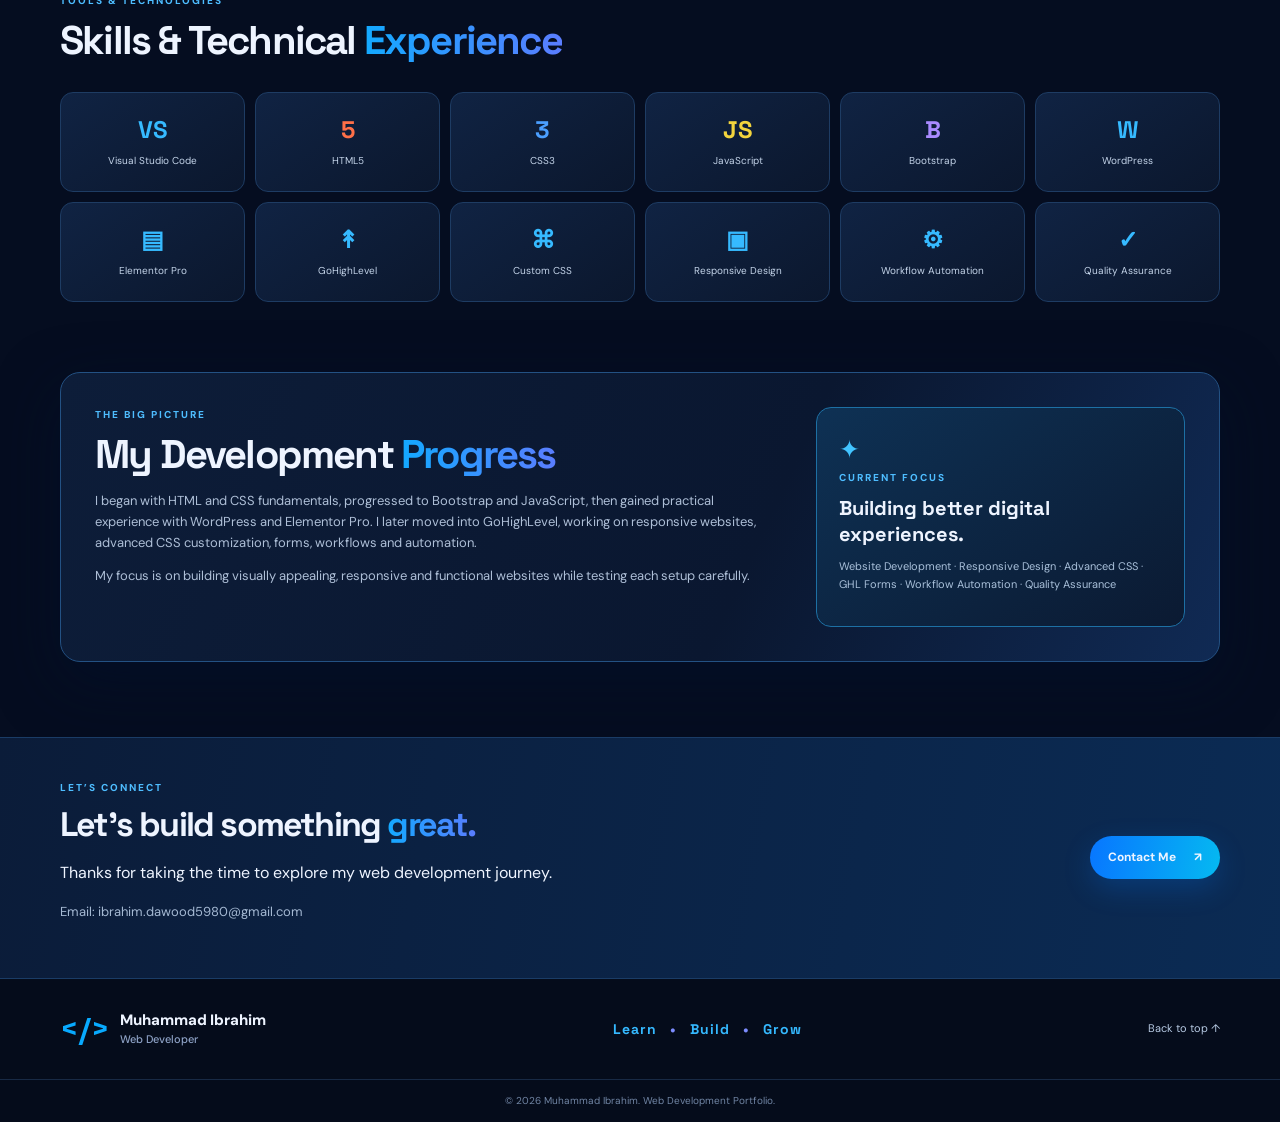
==== commit b18a3ed3: "Clean up contact section by removing profile image Removed contact profile image and related element" ====
--- a/index.html
+++ b/index.html
@@ -86,12 +86,9 @@
       <div class="summary-card"><div><p class="section-label">THE BIG PICTURE</p><h2>My Development <span>Progress</span></h2><p>I began with HTML and CSS fundamentals, progressed to Bootstrap and JavaScript, then gained practical experience with WordPress and Elementor Pro. I later moved into GoHighLevel, working on responsive websites, advanced CSS customization, forms, workflows and automation.</p><p>My focus is on building visually appealing, responsive and functional websites while testing each setup carefully.</p></div><div class="focus-panel"><span class="focus-icon">✦</span><p class="section-label">CURRENT FOCUS</p><h3>Building better digital experiences.</h3><p>Website Development · Responsive Design · Advanced CSS · GHL Forms · Workflow Automation · Quality Assurance</p></div></div>
     </section>
 
-    
-<!-- CONTACT SECTION -->
-<section class="contact-section" id="contact">
+ <section class="contact-section" id="contact">
   <div class="section-wrap contact-inner">
 
-    <!-- CONTACT TEXT -->
     <div>
       <p class="section-label">LET’S CONNECT</p>
 
@@ -109,51 +106,14 @@
       </p>
     </div>
 
-    <!-- CENTER PROFILE IMAGE -->
-    
-
-<div class="contact-profile">
-
-    <div class="ring-one"></div>
-    <div class="ring-three"></div>
-
-    <!-- ROTATING TEXT RING -->
-    <svg class="orbit-text" viewBox="0 0 240 240">
-        <defs>
-            <path
-                id="contactTextPath"
-                d="M 120,120 m -100,0
-                   a 100,100 0 1,1 200,0
-                   a 100,100 0 1,1 -200,0"
-            />
-        </defs>
-
-        <text>
-            <textPath href="#contactTextPath">
-                IBRAHIM DAWOOD  •  WEB DEVELOPER  •
-            </textPath>
-        </text>
-    </svg>
-
-    <!-- GLOWING DOTS -->
-    <span class="orbit-dot dot-one"></span>
-    <span class="orbit-dot dot-two"></span>
-
-    <!-- PROFILE IMAGE -->
-    <img src="./bilal.webp" alt="Profile Image">
-
-</div>
-
-
-    
-
-  </div>
-  <!-- CONTACT BUTTON -->
     <a class="btn btn-primary"
        href="mailto:ibrahim.dawood5980@gmail.com">
       Contact Me <b>↗</b>
     </a>
+
+  </div>
 </section>
+
 <!-- WHATSAPP FLOATING BUTTON -->
 <a
   href="https://wa.me/923110238828"
--- a/style.css
+++ b/style.css
@@ -2,6 +2,7 @@
 @media(max-width:900px){.nav-links{gap:14px}.hero{grid-template-columns:1fr .8fr}.project-grid.four{grid-template-columns:repeat(2,1fr)}.skills-grid{grid-template-columns:repeat(4,1fr)}}
 @media(max-width:680px){.section-wrap{width:min(100% - 32px,560px)}.site-header{height:68px;padding:0 16px}.menu-toggle{display:block;margin-left:auto;margin-right:12px}.header-cta{padding:9px 12px;font-size:10px}.nav-links{display:none;position:absolute;top:68px;left:0;right:0;padding:18px 22px;background:#08152b;border-bottom:1px solid #203b60;flex-direction:column;gap:15px}.nav-links.open{display:flex}.hero{display:block;padding-top:45px;padding-bottom:55px}.hero h1{font-size:44px}.hero h2{font-size:23px}.hero-art{height:270px;margin-top:20px}.code-window{width:85%}.hero-bottom{bottom:8px}.section-heading{display:block}.section-intro{margin-top:12px}.journey-section,.projects-section,.skills-section{padding-top:48px}.journey-grid,.project-grid.three,.project-grid.two{grid-template-columns:1fr}.journey-card{min-height:0}.project-grid.four{grid-template-columns:repeat(2,1fr)}.project-visual{height:150px}.skills-grid{grid-template-columns:repeat(3,1fr)}.summary-card{grid-template-columns:1fr;padding:23px}.contact-inner{display:block;padding-block:35px}.contact-inner .btn{margin-top:10px}.footer-inner{padding-block:22px;flex-wrap:wrap}.footer-inner>p{order:3;width:100%;margin:0}.group-heading h3{font-size:17px}}
 @media(max-width:390px){.hero h1{font-size:38px}.project-grid.four{grid-template-columns:1fr}.skills-grid{grid-template-columns:repeat(2,1fr)}.tech-pills span{font-size:10px}}
+
 
 /* WhatsApp Floating Button */
 .whatsapp-float {
@@ -55,3 +56,5 @@
 .whatsapp-float svg {
   display: block;
 }
+
+
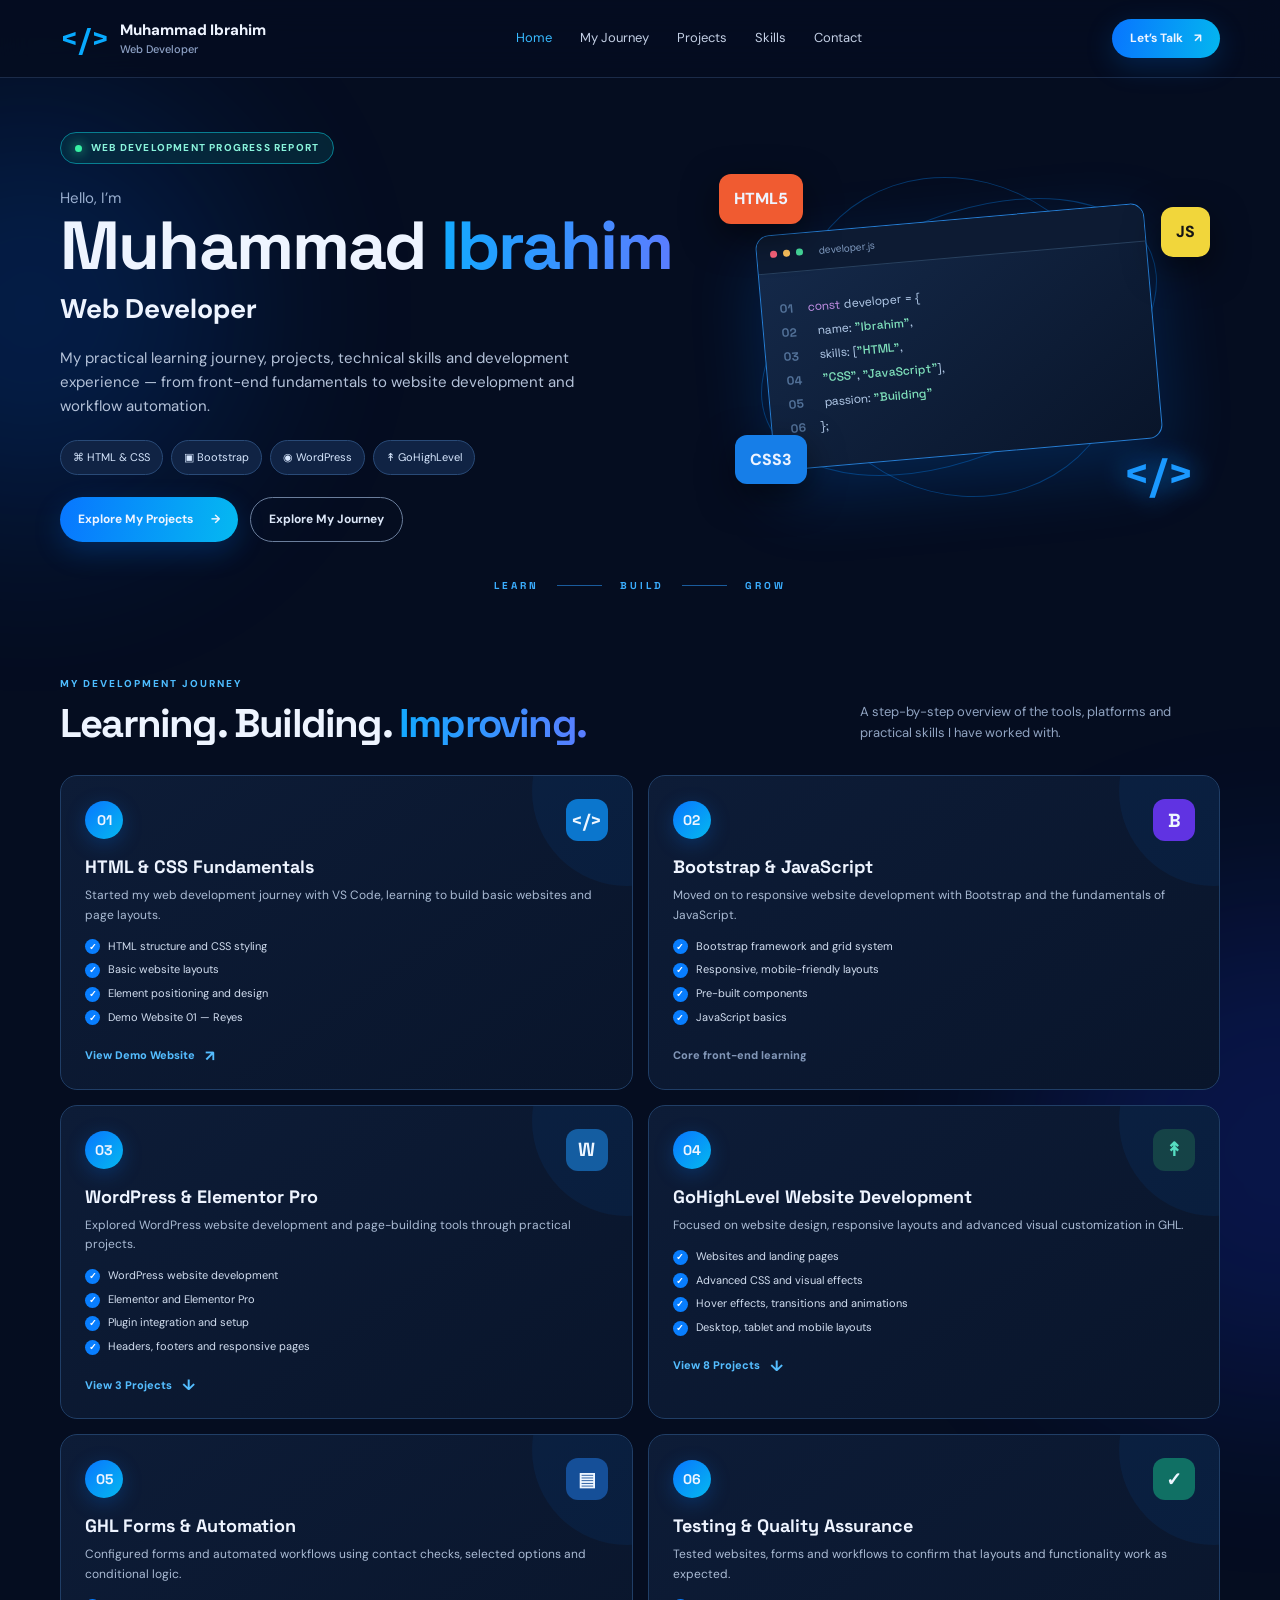
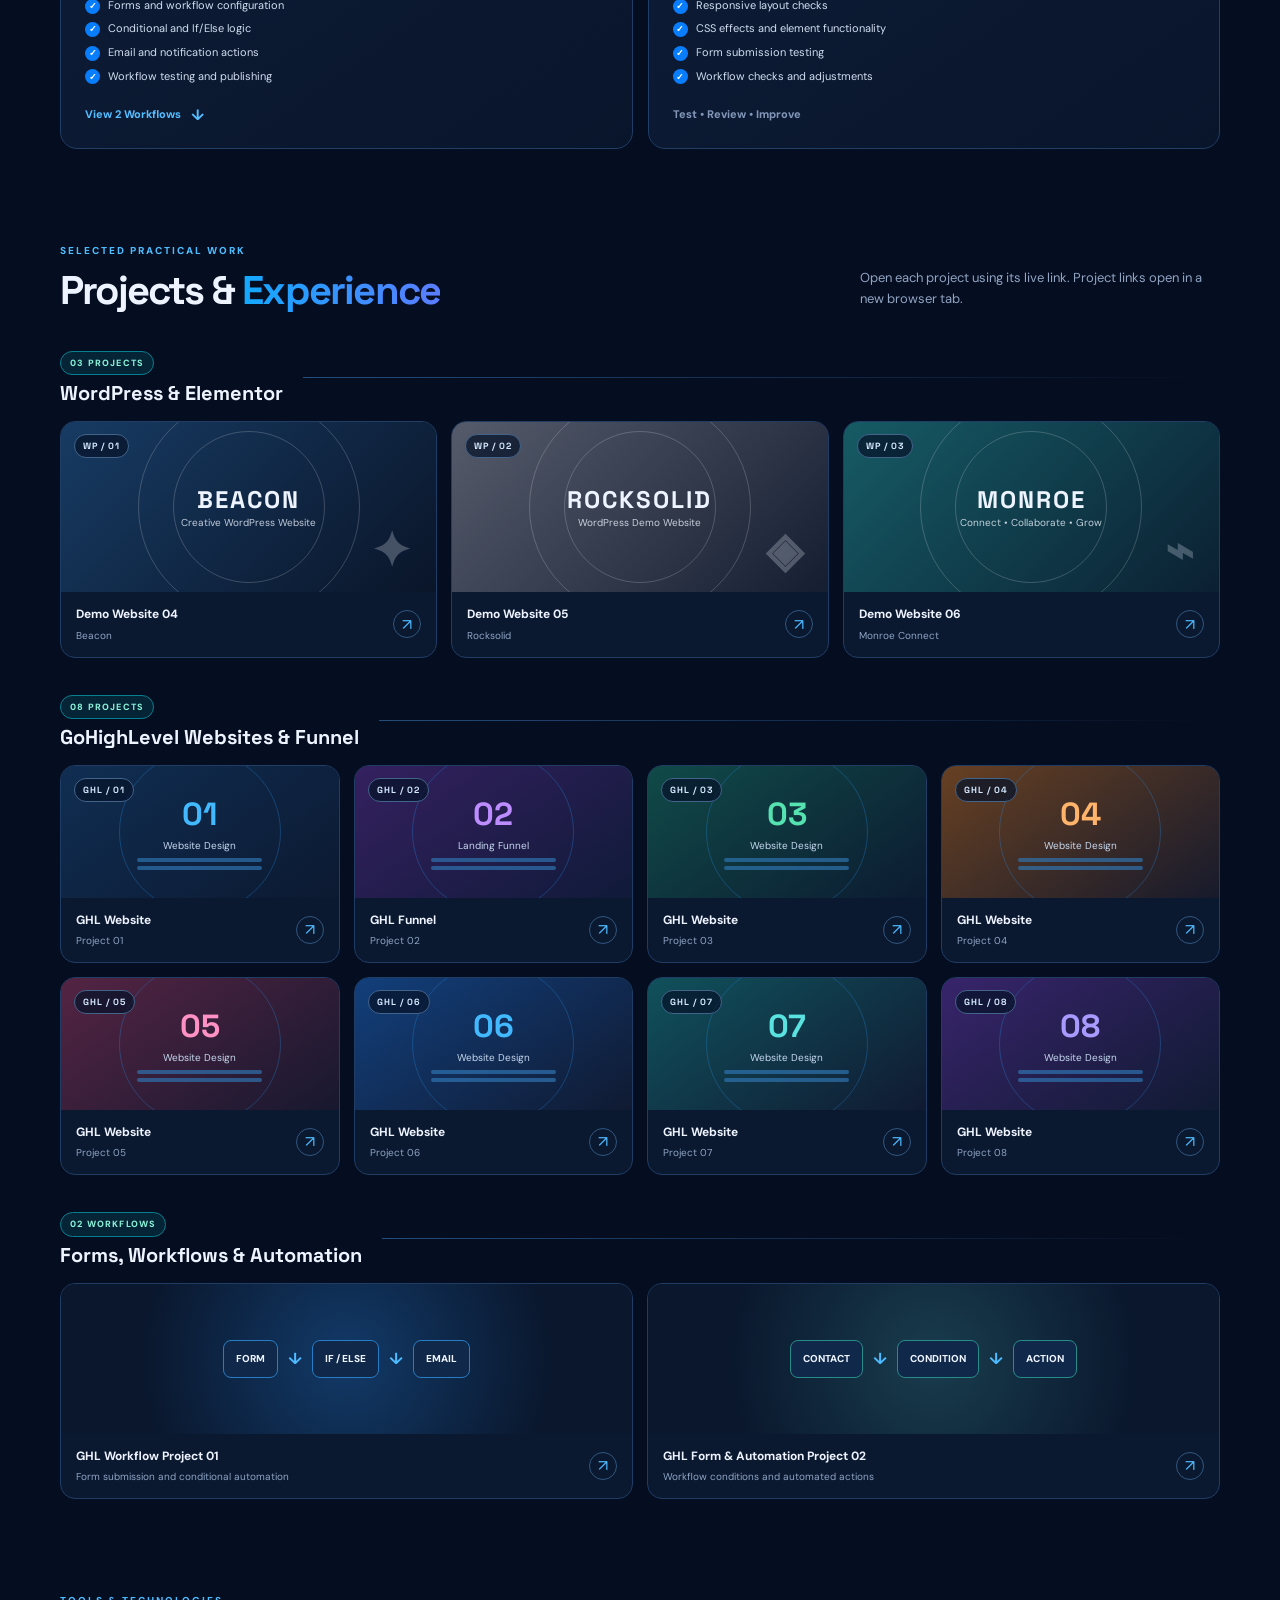
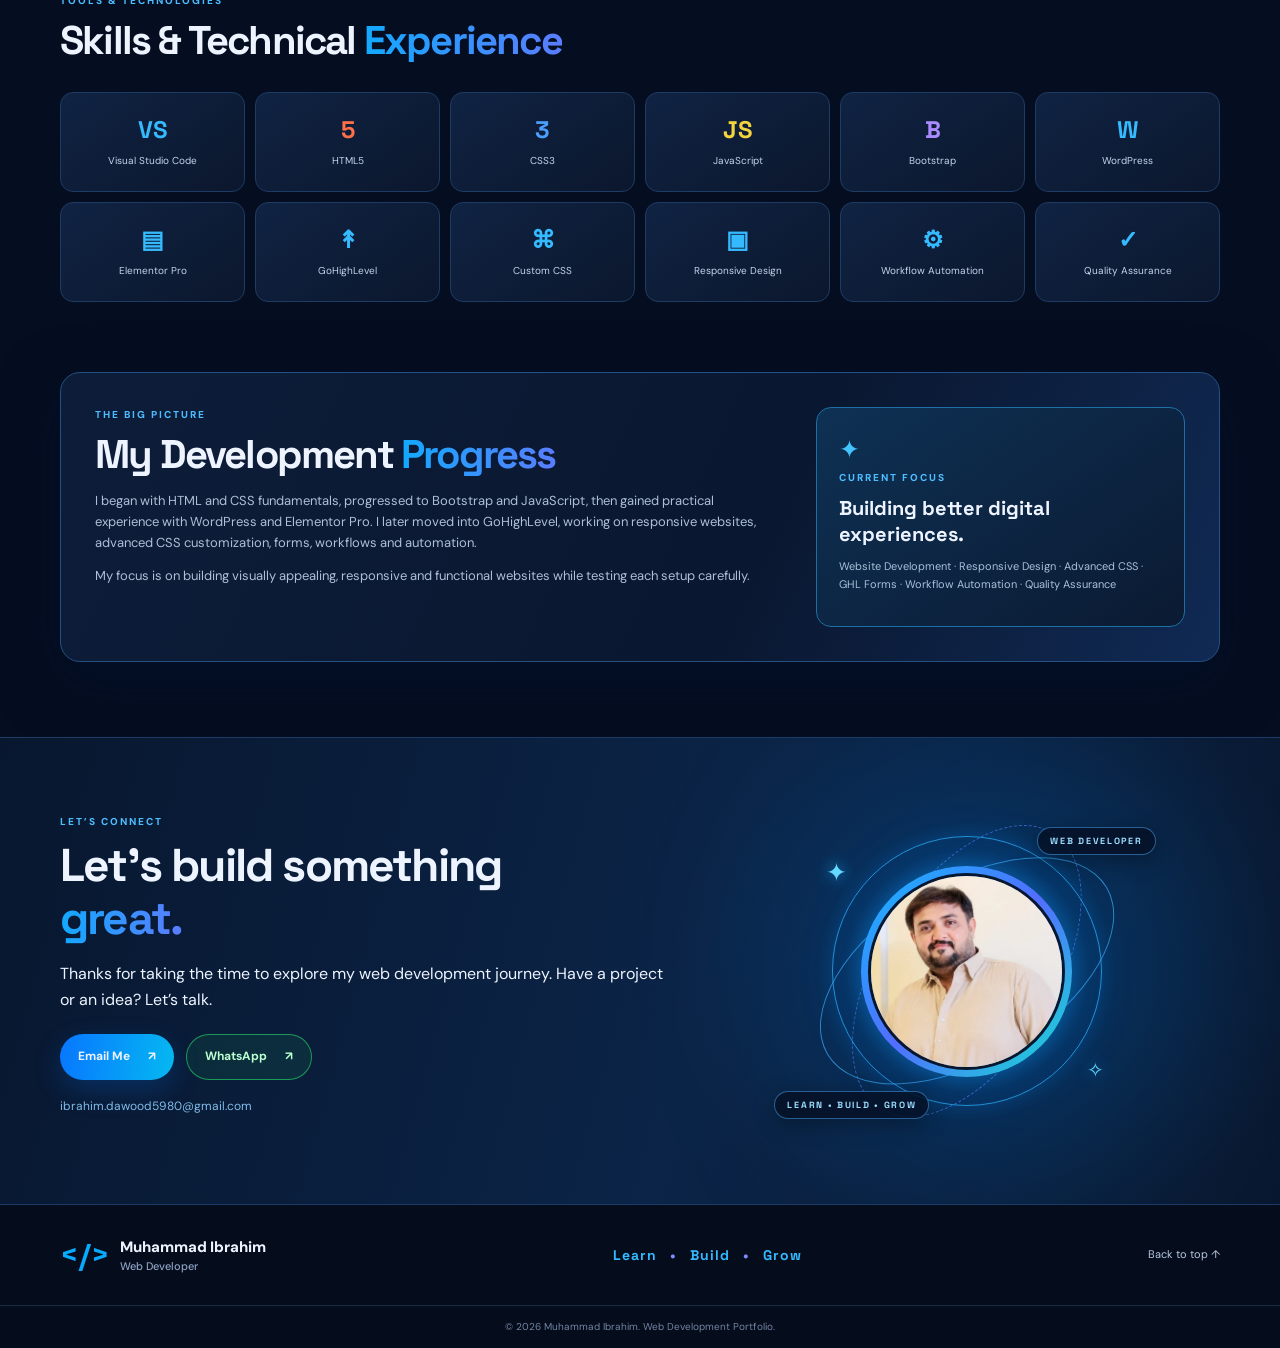
==== commit 65e9d85c: "Add files via upload" ====
--- a/index.html
+++ b/index.html
@@ -86,46 +86,30 @@
       <div class="summary-card"><div><p class="section-label">THE BIG PICTURE</p><h2>My Development <span>Progress</span></h2><p>I began with HTML and CSS fundamentals, progressed to Bootstrap and JavaScript, then gained practical experience with WordPress and Elementor Pro. I later moved into GoHighLevel, working on responsive websites, advanced CSS customization, forms, workflows and automation.</p><p>My focus is on building visually appealing, responsive and functional websites while testing each setup carefully.</p></div><div class="focus-panel"><span class="focus-icon">✦</span><p class="section-label">CURRENT FOCUS</p><h3>Building better digital experiences.</h3><p>Website Development · Responsive Design · Advanced CSS · GHL Forms · Workflow Automation · Quality Assurance</p></div></div>
     </section>
 
- <section class="contact-section" id="contact">
+    <section class="contact-section" id="contact">
   <div class="section-wrap contact-inner">
-
-    <div>
+    <div class="contact-copy">
       <p class="section-label">LET’S CONNECT</p>
-
       <h2>Let’s build something <span>great.</span></h2>
-
-      <p>
-        Thanks for taking the time to explore my web development journey.
-      </p>
-
-      <p class="contact-email">
-        Email:
-        <a href="mailto:ibrahim.dawood5980@gmail.com">
-          ibrahim.dawood5980@gmail.com
-        </a>
-      </p>
+      <p>Thanks for taking the time to explore my web development journey. Have a project or an idea? Let’s talk.</p>
+      <div class="contact-actions">
+        <a class="btn btn-primary" href="mailto:ibrahim.dawood5980@gmail.com">Email Me <b>↗</b></a>
+        <a class="btn btn-whatsapp" href="https://wa.me/923110238828" target="_blank" rel="noopener">WhatsApp <b>↗</b></a>
+      </div>
+      <p class="contact-email">ibrahim.dawood5980@gmail.com</p>
     </div>
-
-    <a class="btn btn-primary"
-       href="mailto:ibrahim.dawood5980@gmail.com">
-      Contact Me <b>↗</b>
-    </a>
-
+    <div class="contact-profile" aria-label="Muhammad Ibrahim profile image">
+      <div class="profile-orbit orbit-one"></div>
+      <div class="profile-orbit orbit-two"></div>
+      <div class="profile-ring"></div>
+      <div class="profile-image-wrap"><img src="./bilal.webp" alt="Muhammad Ibrahim"></div>
+      <span class="orbit-label label-top">WEB DEVELOPER</span>
+      <span class="orbit-label label-bottom">LEARN • BUILD • GROW</span>
+      <span class="profile-spark spark-one">✦</span>
+      <span class="profile-spark spark-two">✧</span>
+    </div>
   </div>
 </section>
-
-<!-- WHATSAPP FLOATING BUTTON -->
-<a
-  href="https://wa.me/923110238828"
-  class="whatsapp-float"
-  target="_blank"
-  rel="noopener noreferrer"
-  aria-label="Chat with me on WhatsApp"
->
-  <svg viewBox="0 0 32 32" width="28" height="28" fill="white">
-    <path d="M16 .5A15.5 15.5 0 0 0 2.7 24L.5 31.5l7.7-2A15.5 15.5 0 1 0 16 .5zm0 28.2a12.7 12.7 0 0 1-6.5-1.8l-.5-.3-4.6 1.2 1.2-4.5-.3-.5A12.7 12.7 0 1 1 16 28.7zm7-9.5c-.4-.2-2.1-1-2.5-1.1-.3-.1-.6-.2-.8.2-.3.4-.9 1.1-1.1 1.3-.2.3-.4.3-.8.1-.4-.2-1.5-.6-2.8-1.8-1-.9-1.7-2-1.9-2.4-.2-.4 0-.6.2-.8l.6-.7c.2-.2.3-.4.4-.6.1-.3 0-.5 0-.7l-1.1-2.6c-.3-.7-.6-.6-.8-.6h-.7c-.3 0-.7.1-1 .5-.4.4-1.3 1.3-1.3 3.1s1.3 3.5 1.5 3.8c.2.2 2.6 4 6.3 5.6 3.7 1.5 3.7 1 4.4 1 .7-.1 2.1-.9 2.4-1.8.3-.9.3-1.6.2-1.8-.1-.1-.3-.2-.7-.4z"/>
-  </svg>
-</a>
   </main>
   <footer class="site-footer"><div class="section-wrap footer-inner"><a class="brand" href="#home"><span class="brand-mark">&lt;/&gt;</span><span>Muhammad Ibrahim<small>Web Developer</small></span></a><p>Learn <b>•</b> Build <b>•</b> Grow</p><a href="#home" class="back-top">Back to top ↑</a></div><div class="copyright">© 2026 Muhammad Ibrahim. Web Development Portfolio.</div></footer>
   <script src="script.js"></script>
--- a/style.css
+++ b/style.css
@@ -4,57 +4,161 @@
 @media(max-width:390px){.hero h1{font-size:38px}.project-grid.four{grid-template-columns:1fr}.skills-grid{grid-template-columns:repeat(2,1fr)}.tech-pills span{font-size:10px}}
 
 
-/* WhatsApp Floating Button */
-.whatsapp-float {
-  position: fixed;
-  bottom: 25px;
-  right: 25px;
-  width: 60px;
-  height: 60px;
-  background: #25D366;
+/* ===== NEW CONTACT SECTION DESIGN ===== */
+.contact-section {
+  position: relative;
+  isolation: isolate;
+  overflow: hidden;
+  background:
+    radial-gradient(circle at 78% 48%, rgba(0,145,255,.16), transparent 30%),
+    linear-gradient(105deg, #08172f 0%, #0b2447 55%, #09172e 100%);
+}
+.contact-section::before {
+  content: "";
+  position: absolute;
+  width: 360px;
+  height: 360px;
+  right: 8%;
+  top: 50%;
+  transform: translateY(-50%);
   border-radius: 50%;
-  display: flex;
+  background: #078bff;
+  filter: blur(115px);
+  opacity: .13;
+  z-index: -1;
+  pointer-events: none;
+}
+.contact-inner {
+  min-height: 430px;
+  display: grid;
+  grid-template-columns: 1.1fr .9fr;
   align-items: center;
-  justify-content: center;
-  box-shadow: 0 5px 20px rgba(37, 211, 102, 0.35);
-  z-index: 9999;
-  transition: all 0.3s ease;
-  text-decoration: none;
+  gap: 35px;
+  padding-block: 48px;
 }
+.contact-copy { position: relative; z-index: 2; }
+.contact-inner h2 { max-width: 560px; font-size: clamp(32px, 4vw, 46px); }
+.contact-inner p:last-of-type { color: #a5b9d3; font-size: 13px; }
+.contact-actions { display: flex; flex-wrap: wrap; gap: 12px; margin-top: 22px; }
+.btn-whatsapp {
+  border: 1px solid rgba(37,211,102,.65);
+  background: rgba(37,211,102,.09);
+  color: #b9ffd0;
+}
+.btn-whatsapp:hover {
+  background: #25d366;
+  color: #062313;
+  box-shadow: 0 10px 30px rgba(37,211,102,.22);
+}
+.contact-email { margin-top: 17px; font-size: 12px !important; color: #80bce9 !important; }
+.contact-profile {
+  width: min(100%, 370px);
+  aspect-ratio: 1;
+  justify-self: center;
+  position: relative;
+  display: grid;
+  place-items: center;
+  isolation: isolate;
+}
+.profile-image-wrap {
+  position: relative;
+  z-index: 3;
+  width: 57%;
+  aspect-ratio: 1;
+  border-radius: 50%;
+  padding: 7px;
+  background: linear-gradient(135deg, #13baff, #526dff, #13e2d0);
+  box-shadow: 0 0 25px #079cff70, 0 0 65px #087bff35;
+  overflow: hidden;
+  transition: transform .55s cubic-bezier(.2,.8,.2,1), box-shadow .55s ease;
+}
+.profile-image-wrap img {
+  display: block;
+  width: 100%;
+  height: 100%;
+  object-fit: cover;
+  object-position: center;
+  border-radius: 50%;
+  border: 3px solid #08172e;
+  transition: transform .7s cubic-bezier(.2,.8,.2,1);
+}
+.contact-profile:hover .profile-image-wrap {
+  transform: scale(1.045);
+  box-shadow: 0 0 35px #079cffaa, 0 0 85px #087bff55;
+}
+.contact-profile:hover .profile-image-wrap img { transform: scale(1.12); }
+.profile-ring, .profile-orbit {
+  position: absolute;
+  border-radius: 50%;
+  pointer-events: none;
+}
+.profile-ring {
+  width: 73%;
+  height: 73%;
+  border: 1px solid rgba(42,181,255,.75);
+  box-shadow: 0 0 18px rgba(0,145,255,.2), inset 0 0 18px rgba(0,145,255,.08);
+  animation: profile-pulse 3.5s ease-in-out infinite;
+}
+.profile-orbit.orbit-one {
+  width: 88%;
+  height: 48%;
+  border: 1px solid rgba(66,183,255,.65);
+  transform: rotate(-31deg);
+  animation: profile-spin 13s linear infinite;
+}
+.profile-orbit.orbit-two {
+  width: 48%;
+  height: 88%;
+  border: 1px dashed rgba(88,130,255,.65);
+  transform: rotate(32deg);
+  animation: profile-spin-reverse 17s linear infinite;
+}
+.orbit-label {
+  position: absolute;
+  z-index: 4;
+  padding: 7px 12px;
+  border: 1px solid rgba(74,174,255,.5);
+  border-radius: 30px;
+  background: rgba(5,18,39,.88);
+  color: #9cddff;
+  font: 700 9px "Space Grotesk", sans-serif;
+  letter-spacing: 1.7px;
+  box-shadow: 0 5px 22px #0005;
+}
+.label-top { top: 11%; right: -1%; }
+.label-bottom { bottom: 10%; left: -2%; }
+.profile-spark {
+  position: absolute;
+  z-index: 4;
+  color: #64d8ff;
+  text-shadow: 0 0 15px #11aaff;
+  animation: spark-float 2.8s ease-in-out infinite;
+}
+.spark-one { top: 18%; left: 12%; font-size: 25px; }
+.spark-two { right: 13%; bottom: 19%; font-size: 20px; animation-delay: .8s; }
+@keyframes profile-spin { to { transform: rotate(329deg); } }
+@keyframes profile-spin-reverse { to { transform: rotate(-328deg); } }
+@keyframes profile-pulse { 0%,100% { opacity: .65; transform: scale(.98); } 50% { opacity: 1; transform: scale(1.035); } }
+@keyframes spark-float { 0%,100% { transform: translateY(0) scale(1); } 50% { transform: translateY(-8px) scale(1.15); } }
 
-.whatsapp-float:hover {
-  transform: scale(1.12);
-  background: #1ebe5d;
-  box-shadow: 0 8px 25px rgba(37, 211, 102, 0.5);
+@media (max-width: 680px) {
+  .contact-inner {
+    min-height: 0;
+    display: flex;
+    flex-direction: column;
+    align-items: stretch;
+    gap: 15px;
+    padding-block: 38px 25px;
+  }
+  .contact-copy { order: 1; }
+  .contact-profile { order: 2; width: min(78vw, 310px); margin: 5px auto 0; }
+  .contact-inner h2 { font-size: clamp(30px, 8vw, 38px); }
+  .contact-actions { gap: 9px; }
+  .contact-actions .btn { padding: 11px 14px; }
+  .label-top { right: -2%; }
+  .label-bottom { left: -2%; }
 }
-
-/* Mobile Horizontal Overflow Fix */
-html,
-body {
-    width: 100%;
-    max-width: 100%;
-    overflow-x: hidden;
+@media (prefers-reduced-motion: reduce) {
+  .profile-ring, .profile-orbit, .profile-spark { animation: none !important; }
+  .profile-image-wrap, .profile-image-wrap img { transition: none !important; }
 }
-
-* {
-    box-sizing: border-box;
-}
-
-@media (max-width: 768px) {
-    body {
-        overflow-x: hidden;
-    }
-
-    img,
-    video,
-    iframe {
-        max-width: 100%;
-    }
-}
-
-
-.whatsapp-float svg {
-  display: block;
-}
-
-
